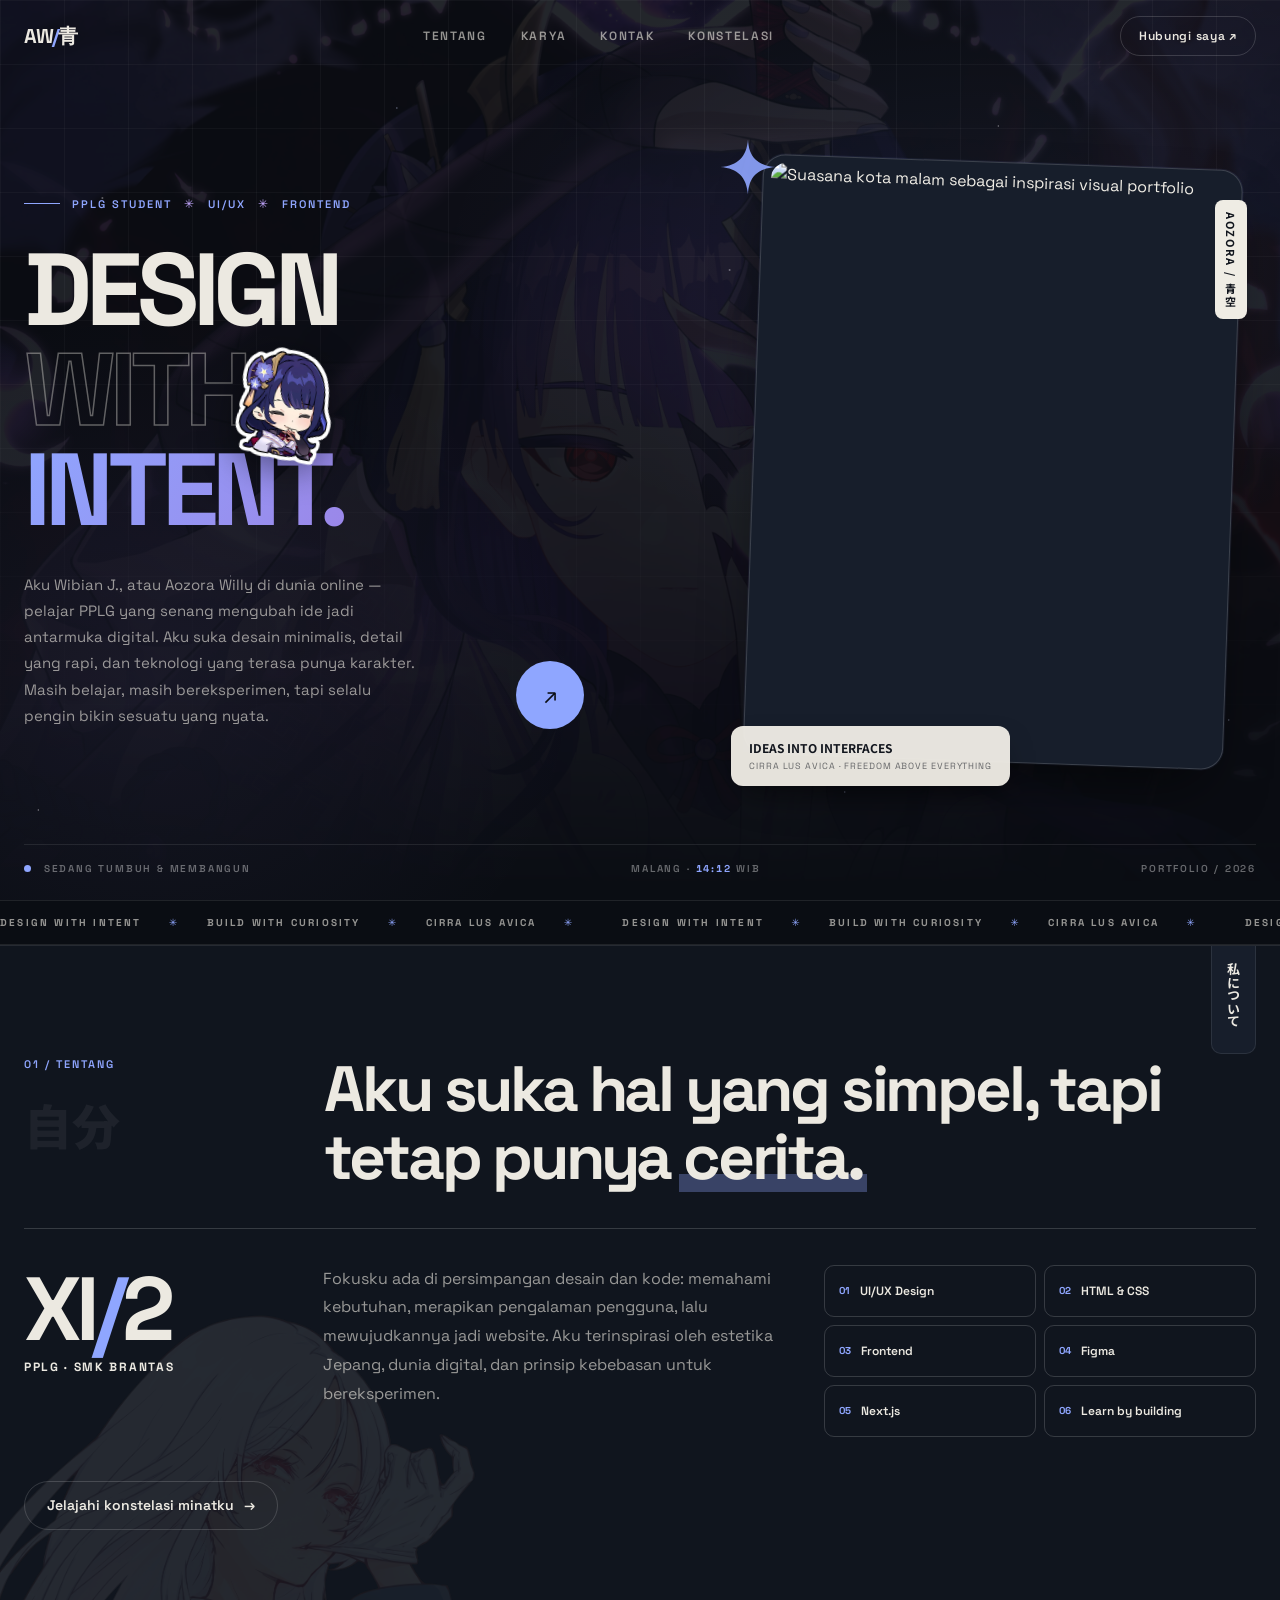
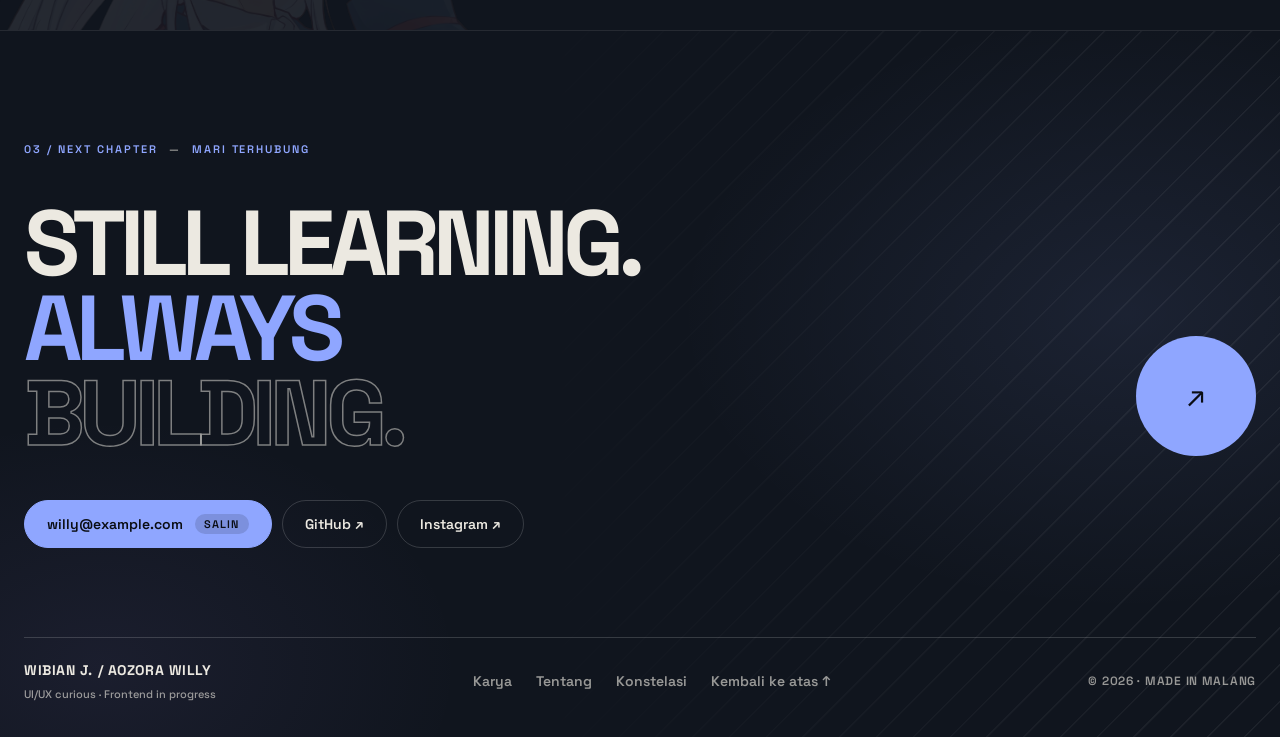
==== index.html @ 182d3222 "Initial commit" ====
<!doctype html>
<html lang="id">

<head>
    <meta charset="UTF-8" />
    <meta name="viewport" content="width=device-width, initial-scale=1.0, viewport-fit=cover" />
    <meta name="theme-color" content="#0a0d13" />
    <meta name="description" content="Portofolio Wibian J. (Aozora Willy) — pelajar PPLG yang tertarik pada UI/UX dan frontend development." />
    <title>Wibian J. (Aozora Willy) — UI/UX & Frontend</title>
    <link rel="preconnect" href="https://fonts.googleapis.com" />
    <link rel="preconnect" href="https://fonts.gstatic.com" crossorigin />
    <link
        href="https://fonts.googleapis.com/css2?family=Noto+Sans+JP:wght@500;700;900&family=Space+Grotesk:wght@400;500;600;700&display=swap"
        rel="stylesheet" />
    <link rel="stylesheet" href="style.css" />
</head>

<body>
    <a class="skip-link" href="#main">Lewati ke konten</a>
    <div class="scroll-progress" aria-hidden="true"></div>

    <header class="header">
        <nav class="nav container" aria-label="Navigasi utama">
            <a href="#home" class="logo" aria-label="Aozora Willy, beranda">AW<span>/</span>青</a>
            <div class="nav-links">
                <a href="#about" data-section="about">Tentang</a>
                <a href="karya.html">Karya</a>
                <a href="#contact" data-section="contact">Kontak</a>
                <a href="konstelasi.html">Konstelasi</a>
            </div>
            <a class="nav-cta" href="#contact">Hubungi saya <span aria-hidden="true">↗</span></a>
        </nav>
    </header>

    <main id="main">
        <section id="home" class="hero">
            <div class="hero-bg-image" aria-hidden="true"></div>
            <div class="grid-bg" aria-hidden="true"></div>

            <div class="container hero-layout">
                <div class="hero-copy">
                    <p class="eyebrow rise" style="--d:0ms"><span></span> PPLG STUDENT <i>✳</i> UI/UX <i>✳</i> FRONTEND</p>

                    <div class="hero-title-wrap">
                        <img class="hero-sticker" src="img/raiden-st.png" alt="Raiden Shogun sticker" aria-hidden="true" />
                        <span class="sticker-bubble" aria-hidden="true">Halo! 👋</span>
                        <h1>
                            <span class="line"><span class="word" style="--d:120ms">DESIGN</span></span>
                            <span class="line"><span class="word" style="--d:220ms"><em>WITH</em></span></span>
                            <span class="line"><span class="word" style="--d:320ms"><strong>INTENT.</strong></span></span>
                        </h1>
                    </div>

                    <div class="hero-intro rise" style="--d:480ms">
                        <p>
                            Aku Wibian J., atau Aozora Willy di dunia online — pelajar PPLG yang senang mengubah ide jadi antarmuka digital. Aku suka desain minimalis, detail yang rapi, dan teknologi yang terasa punya karakter. Masih belajar, masih bereksperimen, tapi selalu pengin bikin sesuatu yang nyata.
                        </p>
                        <a class="round-link" href="karya.html" aria-label="Lihat karya">↗</a>
                    </div>
                </div>

                <div class="visual-wrap rise" style="--d:300ms">
                    <svg class="spark" viewBox="0 0 80 80" aria-hidden="true">
                        <path d="M40 2c1 24 13 36 38 38-25 2-37 14-38 38C38 54 26 42 2 40 26 38 38 26 40 2Z" />
                    </svg>
                    <span class="vertical-label">AOZORA / 青空</span>
                    <figure class="hero-photo">
                        <img src="https://images.unsplash.com/photo-1573455494060-c5595004fb6c?crop=entropy&amp;cs=tinysrgb&amp;fit=crop&amp;fm=jpg&amp;q=85&amp;w=1400"
                            alt="Suasana kota malam sebagai inspirasi visual portfolio" />
                    </figure>
                    <div class="photo-caption">
                        <b>IDEAS INTO INTERFACES</b>
                        <small>Cirra lus avica · freedom above everything</small>
                    </div>
                </div>
            </div>

            <div class="container hero-footer rise" style="--d:650ms">
                <span><i class="status-dot"></i> Sedang tumbuh &amp; membangun</span>
                <span id="clock">MALANG · <b>--:--</b> WIB</span>
                <span>PORTFOLIO / 2026</span>
            </div>
        </section>

        <div class="ticker" aria-hidden="true">
            <div class="ticker-track">
                <p>DESIGN WITH INTENT <span>✳</span> BUILD WITH CURIOSITY <span>✳</span> CIRRA LUS AVICA <span>✳</span></p>
                <p>DESIGN WITH INTENT <span>✳</span> BUILD WITH CURIOSITY <span>✳</span> CIRRA LUS AVICA <span>✳</span></p>
                <p>DESIGN WITH INTENT <span>✳</span> BUILD WITH CURIOSITY <span>✳</span> CIRRA LUS AVICA <span>✳</span></p>
                <p>DESIGN WITH INTENT <span>✳</span> BUILD WITH CURIOSITY <span>✳</span> CIRRA LUS AVICA <span>✳</span></p>
            </div>
        </div>

        <section id="about" class="about">
            <span class="side-kana" aria-hidden="true">私について</span>
            <img class="about-character" src="img/testarossa.png" alt="Testarossa" aria-hidden="true" />
            <div class="container">
                <div class="section-heading about-heading">
                    <div>
                        <p class="label pink">01 / Tentang</p>
                        <span class="ghost-kana" aria-hidden="true">自分</span>
                    </div>
                    <h2>Aku suka hal yang simpel, tapi tetap punya <span>cerita.</span></h2>
                </div>
                <div class="about-grid">
                    <div class="stat"><b>XI<span>/</span>2</b><small>PPLG · SMK Brantas</small></div>
                    <p class="about-copy">
                        Fokusku ada di persimpangan desain dan kode: memahami kebutuhan, merapikan pengalaman pengguna, lalu mewujudkannya jadi website. Aku terinspirasi oleh estetika Jepang, dunia digital, dan prinsip kebebasan untuk bereksperimen.
                    </p>
                    <div class="skills" aria-label="Bidang yang sedang dipelajari">
                        <span><b>01</b> UI/UX Design</span><span><b>02</b> HTML &amp; CSS</span>
                        <span><b>03</b> Frontend</span><span><b>04</b> Figma</span>
                        <span><b>05</b> Next.js</span><span><b>06</b> Learn by building</span>
                    </div>
                </div>

                <a class="const-link" href="konstelasi.html">Jelajahi konstelasi minatku <span aria-hidden="true">→</span></a>
            </div>
        </section>

        <section id="contact" class="contact">
            <div class="contact-lines" aria-hidden="true"></div>
            <div class="container contact-inner">
                <p class="label">03 / NEXT CHAPTER <span>—</span> MARI TERHUBUNG</p>
                <div class="contact-main">
                    <h2>STILL LEARNING.<br /><span>ALWAYS</span><br /><em>BUILDING.</em></h2>
                    <a href="karya.html" aria-label="Lihat karya lagi">↗</a>
                </div>
                <div class="contact-actions">
                    <!-- GANTI email & link di bawah dengan milikmu -->
                    <button class="pill pill-main" type="button" id="copyMail" data-email="willy@example.com">
                        <span>willy@example.com</span><em>Salin</em>
                    </button>
                    <a class="pill" href="https://github.com/username" target="_blank" rel="noopener">GitHub ↗</a>
                    <a class="pill" href="https://instagram.com/username" target="_blank" rel="noopener">Instagram ↗</a>
                </div>
                <footer>
                    <div class="footer-note"><strong>WIBIAN J. / AOZORA WILLY</strong><small>UI/UX curious · Frontend in progress</small></div>
                    <div class="footer-links"><a href="karya.html">Karya</a><a href="#about">Tentang</a><a href="konstelasi.html">Konstelasi</a><a href="#home">Kembali ke atas ↑</a></div>
                    <span>© 2026 · MADE IN MALANG</span>
                </footer>
            </div>
        </section>
    </main>

    <div class="toast" id="toast" role="status" aria-live="polite"></div>

    <!-- Bottom dock (mobile only) -->
    <nav class="bottom-dock" aria-label="Navigasi mobile">
        <a href="#home" class="dock-item dock-active" data-section="home" aria-label="Beranda">
            <svg viewBox="0 0 24 24" fill="none" stroke="currentColor" stroke-width="1.8" aria-hidden="true">
                <path d="M3 9.5L12 3l9 6.5V20a1 1 0 0 1-1 1H5a1 1 0 0 1-1-1V9.5z" />
                <path d="M9 21V12h6v9" />
            </svg>
            <span>Home</span>
        </a>
        <a href="#about" class="dock-item" data-section="about" aria-label="Tentang">
            <svg viewBox="0 0 24 24" fill="none" stroke="currentColor" stroke-width="1.8" aria-hidden="true">
                <circle cx="12" cy="8" r="4" />
                <path d="M4 20c0-4 3.6-7 8-7s8 3 8 7" />
            </svg>
            <span>Tentang</span>
        </a>
        <a href="karya.html" class="dock-item" aria-label="Karya">
            <svg viewBox="0 0 24 24" fill="none" stroke="currentColor" stroke-width="1.8" aria-hidden="true">
                <rect x="2" y="3" width="20" height="14" rx="2" />
                <path d="M8 21h8M12 17v4" />
            </svg>
            <span>Karya</span>
        </a>
        <a href="#contact" class="dock-item" data-section="contact" aria-label="Kontak">
            <svg viewBox="0 0 24 24" fill="none" stroke="currentColor" stroke-width="1.8" aria-hidden="true">
                <path d="M21 15a2 2 0 0 1-2 2H7l-4 4V5a2 2 0 0 1 2-2h14a2 2 0 0 1 2 2z" />
            </svg>
            <span>Kontak</span>
        </a>
    </nav>

    <script>
        const reduceMotion = window.matchMedia('(prefers-reduced-motion: reduce)').matches;
        const header = document.querySelector('.header');
        const progress = document.querySelector('.scroll-progress');

        // ── Scroll: progress bar + header state ─────
        let ticking = false;
        const onScroll = () => {
            const max = document.documentElement.scrollHeight - window.innerHeight;
            progress.style.transform = `scaleX(${max > 0 ? window.scrollY / max : 0})`;
            header.classList.toggle('is-scrolled', window.scrollY > 24);
            ticking = false;
        };
        window.addEventListener('scroll', () => {
            if (!ticking) { ticking = true; requestAnimationFrame(onScroll); }
        }, { passive: true });
        onScroll();

        // ── Scroll reveal (with stagger) ────────────
        const revealTargets = document.querySelectorAll(
            '.section-heading, .about-grid, .skills span, .project, .contact-main, .contact-actions, footer'
        );
        if ('IntersectionObserver' in window && !reduceMotion) {
            const revealObserver = new IntersectionObserver(entries => {
                entries.forEach(entry => {
                    if (entry.isIntersecting) {
                        entry.target.classList.add('is-visible');
                        revealObserver.unobserve(entry.target);
                    }
                });
            }, { threshold: 0.12, rootMargin: '0px 0px -6% 0px' });

            revealTargets.forEach(el => {
                el.classList.add('reveal');
                // stagger siblings (skills chips, project cards)
                if (el.matches('.skills span, .project')) {
                    const idx = [...el.parentElement.children].indexOf(el);
                    el.style.setProperty('--d', `${(idx % 3) * 90}ms`);
                }
                revealObserver.observe(el);
            });
        }

        // ── Scroll spy: nav links + mobile dock ─────
        const spyItems = document.querySelectorAll('.nav-links a, .dock-item');
        const sectionEls = ['home', 'about', 'contact']
            .map(id => document.getElementById(id)).filter(Boolean);

        const setActive = id => {
            spyItems.forEach(item => {
                const on = item.dataset.section === id;
                item.classList.toggle('is-active', on);
                item.classList.toggle('dock-active', on);
                if (item.closest('.nav-links')) {
                    on ? item.setAttribute('aria-current', 'true') : item.removeAttribute('aria-current');
                }
            });
        };
        if ('IntersectionObserver' in window) {
            const spy = new IntersectionObserver(entries => {
                entries.forEach(entry => { if (entry.isIntersecting) setActive(entry.target.id); });
            }, { rootMargin: '-45% 0px -50% 0px' });
            sectionEls.forEach(s => spy.observe(s));
        }

        // ── Dock tap feedback ───────────────────────
        document.querySelectorAll('.dock-item').forEach(item => {
            item.addEventListener('click', () => { if (navigator.vibrate) navigator.vibrate(8); });
        });

        // ── Hero: soft pointer parallax (desktop only) ──
        const hero = document.querySelector('.hero');
        if (hero && !reduceMotion && window.matchMedia('(hover: hover) and (pointer: fine)').matches) {
            let raf = null;
            hero.addEventListener('pointermove', e => {
                if (raf) return;
                raf = requestAnimationFrame(() => {
                    const r = hero.getBoundingClientRect();
                    const x = ((e.clientX - r.left) / r.width - 0.5) * 2;
                    const y = ((e.clientY - r.top) / r.height - 0.5) * 2;
                    hero.style.setProperty('--px', x.toFixed(3));
                    hero.style.setProperty('--py', y.toFixed(3));
                    raf = null;
                });
            }, { passive: true });
            hero.addEventListener('pointerleave', () => {
                hero.style.setProperty('--px', 0);
                hero.style.setProperty('--py', 0);
            });
        }

        // ── Header: hide on scroll down, show on scroll up ──
        let lastY = window.scrollY;
        window.addEventListener('scroll', () => {
            const y = window.scrollY;
            header.classList.toggle('is-hidden', y > lastY && y > 240);
            lastY = y;
        }, { passive: true });
        header.addEventListener('focusin', () => header.classList.remove('is-hidden'));

        // ── Toast ───────────────────────────────────
        const toast = document.getElementById('toast');
        let toastT;
        const showToast = msg => {
            toast.textContent = msg; toast.classList.add('show');
            clearTimeout(toastT); toastT = setTimeout(() => toast.classList.remove('show'), 2200);
        };

        // ── Copy email ──────────────────────────────
        const copyBtn = document.getElementById('copyMail');
        copyBtn.addEventListener('click', async () => {
            const mail = copyBtn.dataset.email;
            try { await navigator.clipboard.writeText(mail); showToast('Email tersalin ✓'); }
            catch { window.location.href = 'mailto:' + mail; }
        });

        // ── Live clock (WIB) ────────────────────────
        const clockEl = document.querySelector('#clock b');
        const tick = () => {
            clockEl.textContent = new Intl.DateTimeFormat('id-ID', { hour: '2-digit', minute: '2-digit', hour12: false, timeZone: 'Asia/Jakarta' })
                .format(new Date()).replace('.', ':');
        };
        tick(); setInterval(tick, 15000);

        // ── Sticker speech bubble ───────────────────
        const sticker = document.querySelector('.hero-sticker');
        const bubble = document.querySelector('.sticker-bubble');
        const lines = ['Halo! 👋', 'Cek karyaku ↓', 'Masih belajar~', 'Ayo ngobrol!'];
        let li = 0, bubbleT;
        const say = () => {
            bubble.textContent = lines[li++ % lines.length];
            bubble.classList.add('show'); clearTimeout(bubbleT);
            bubbleT = setTimeout(() => bubble.classList.remove('show'), 2200);
        };
        sticker.addEventListener('click', say);

        // ── Hero photo blur-up ──────────────────────
        const photo = document.querySelector('.hero-photo'), pimg = photo.querySelector('img');
        if (!pimg.complete) {
            photo.classList.add('is-loading');
            const done = () => photo.classList.remove('is-loading');
            pimg.addEventListener('load', done); pimg.addEventListener('error', done);
        }

    </script>
</body>

</html>
---- style.css ----
/* =============================================
   AOZORA WILLY — PORTFOLIO V2 (Refined)
   Simple · modern · calm motion
   ============================================= */

/* ── Design tokens ─────────────────────────── */
:root {
    --bg: #0a0d13;
    --bg-2: #10151e;
    --bg-3: #171e2b;
    --paper: #efece4;
    --ink: #12161e;
    --text: #ece9e1;
    --muted: rgba(236, 233, 225, .62);
    --line: rgba(255, 255, 255, .09);
    --line-strong: rgba(255, 255, 255, .16);

    --accent: #6ee7de;
    --accent-2: #3cc4bb;
    --rose: #ff7d99;
    --rose-ink: #d9456a;
    --purple: #9b86e8;

    --radius: 18px;
    --radius-sm: 10px;
    --ease: cubic-bezier(.16, 1, .3, 1);
    --header-h: 72px;
}

*,
*::before,
*::after { box-sizing: border-box; }

html {
    scroll-behavior: smooth;
    scroll-padding-top: calc(var(--header-h) + 8px);
    overflow-x: clip;
    -webkit-text-size-adjust: 100%;
}

body {
    margin: 0;
    background: var(--bg);
    color: var(--text);
    font-family: "Space Grotesk", system-ui, -apple-system, "Segoe UI", sans-serif;
    line-height: 1.5;
    overflow-x: clip;
    -webkit-font-smoothing: antialiased;
}

img { max-width: 100%; }
a { color: inherit; text-decoration: none; }
::selection { background: var(--accent); color: var(--bg); }

:focus-visible {
    outline: 2px solid var(--accent);
    outline-offset: 3px;
    border-radius: 4px;
}

.container { width: min(100% - 48px, 1240px); margin-inline: auto; }

.skip-link {
    position: fixed; z-index: 200; top: 10px; left: 10px;
    padding: 10px 16px; border-radius: 8px;
    background: var(--accent); color: var(--bg); font-weight: 700; font-size: 13px;
    transform: translateY(-160%); transition: transform .2s var(--ease);
}
.skip-link:focus { transform: none; }

.scroll-progress {
    position: fixed; z-index: 120; inset: 0 auto auto 0;
    width: 100%; height: 2px;
    background: linear-gradient(90deg, var(--accent), var(--purple), var(--rose));
    transform: scaleX(0); transform-origin: left;
}

/* ── Header ────────────────────────────────── */
.header {
    position: fixed; z-index: 100; inset: 0 0 auto 0;
    border-bottom: 1px solid transparent;
    transition: background .35s, border-color .35s, backdrop-filter .35s;
}
.header.is-scrolled {
    background: rgba(10, 13, 19, .74);
    border-color: var(--line);
    -webkit-backdrop-filter: blur(18px);
    backdrop-filter: blur(18px);
}
.nav {
    height: var(--header-h);
    display: flex; align-items: center; justify-content: space-between;
    transition: height .3s var(--ease);
}
.header.is-scrolled .nav { height: 62px; }

.logo { font-size: 20px; font-weight: 700; letter-spacing: -.06em; }
.logo span { color: var(--accent); }

.nav-links {
    display: flex; gap: 34px;
    font-size: 12px; font-weight: 600; letter-spacing: .14em; text-transform: uppercase;
}
.nav-links a { position: relative; padding: 6px 0; color: var(--muted); transition: color .25s; }
.nav-links a::after {
    content: ""; position: absolute; left: 0; right: 0; bottom: 0; height: 1px;
    background: var(--accent);
    transform: scaleX(0); transform-origin: left; transition: transform .35s var(--ease);
}
.nav-links a:hover,
.nav-links a.is-active { color: var(--text); }
.nav-links a:hover::after,
.nav-links a.is-active::after { transform: scaleX(1); }

.nav-cta {
    padding: 10px 18px; border-radius: 999px;
    border: 1px solid var(--line-strong);
    font-size: 12px; font-weight: 600; letter-spacing: .06em;
    transition: background .3s, color .3s, border-color .3s, transform .3s var(--ease);
}
.nav-cta span { display: inline-block; transition: transform .3s var(--ease); }
.nav-cta:hover { background: var(--accent); border-color: var(--accent); color: var(--bg); }
.nav-cta:hover span { transform: translate(2px, -2px); }

/* ── Entrance animations (hero) ────────────── */
@keyframes rise {
    from { opacity: 0; transform: translateY(18px); }
    to   { opacity: 1; transform: none; }
}
@keyframes word-up {
    from { transform: translateY(110%); }
    to   { transform: none; }
}
.rise { animation: rise .9s var(--ease) both; animation-delay: var(--d, 0ms); }

/* ── Hero ──────────────────────────────────── */
.hero {
    position: relative;
    min-height: 100vh; min-height: 100svh;
    padding: calc(var(--header-h) + 36px) 0 24px;
    overflow: hidden;
    display: flex; flex-direction: column; justify-content: space-between;
}
.hero-bg-image {
    position: absolute; inset: 0; z-index: 0; pointer-events: none;
    background: url('img/baal-raiden-shogun-genshin-impact-warrior-sword-anime-girl-3840x2160-6604.jpg') center 25% / cover no-repeat;
    opacity: .1;
    -webkit-mask-image: linear-gradient(180deg, #000 0%, rgba(0, 0, 0, .7) 60%, transparent 100%);
    mask-image: linear-gradient(180deg, #000 0%, rgba(0, 0, 0, .7) 60%, transparent 100%);
}
.grid-bg { position: absolute; inset: 0; pointer-events: none; overflow: hidden; }
.grid-bg::before {
    content: ""; position: absolute; inset: 0;
    background-image:
        linear-gradient(rgba(255, 255, 255, .035) 1px, transparent 1px),
        linear-gradient(90deg, rgba(255, 255, 255, .035) 1px, transparent 1px);
    background-size: 64px 64px;
    -webkit-mask-image: linear-gradient(180deg, #000 30%, transparent 90%);
    mask-image: linear-gradient(180deg, #000 30%, transparent 90%);
}
.grid-bg::after {
    content: ""; position: absolute; inset: -10%;
    background:
        radial-gradient(ellipse 50% 40% at 72% 32%, rgba(143, 166, 255, .08), transparent 70%),
        radial-gradient(ellipse 40% 50% at 18% 72%, rgba(155, 134, 232, .07), transparent 70%);
    animation: drift 20s ease-in-out infinite alternate;
}
@keyframes drift {
    from { transform: translate3d(-1.5%, 0, 0) scale(1); }
    to   { transform: translate3d(1.5%, -1.5%, 0) scale(1.06); }
}

.hero-layout {
    position: relative; z-index: 1;
    display: grid; grid-template-columns: 1.1fr .9fr; align-items: center; gap: 64px;
    flex: 1;
}

.eyebrow, .label {
    margin: 0; font-size: 11px; font-weight: 600; letter-spacing: .18em; text-transform: uppercase;
}
.eyebrow {
    display: flex; flex-wrap: wrap; align-items: center; gap: 12px;
    margin-bottom: 28px; color: var(--accent);
}
.eyebrow span { width: 36px; height: 1px; background: var(--accent); }
.eyebrow i { font-style: normal; color: var(--rose); font-size: 12px; }

.hero-title-wrap { position: relative; width: fit-content; max-width: 100%; }

.hero h1 {
    margin: 0;
    font-size: clamp(58px, 8vw, 118px);
    line-height: .9; letter-spacing: -.06em; font-weight: 700;
}
.hero h1 .line { display: block; overflow: hidden; padding: .03em .06em .05em; margin: 0 -.06em; }
.hero h1 .word { display: inline-block; animation: word-up 1s var(--ease) both; animation-delay: var(--d, 0ms); }
.hero h1 em {
    font-style: normal; color: transparent;
    -webkit-text-stroke: 1.5px rgba(236, 233, 225, .38);
}
.hero h1 strong {
    background: linear-gradient(120deg, var(--rose), var(--purple));
    -webkit-background-clip: text; background-clip: text;
    -webkit-text-fill-color: transparent;
}

.hero-sticker {
    position: absolute; z-index: 5;
    top: 36%; right: 3%;
    width: clamp(64px, 7.5vw, 100px); height: auto;
    rotate: 11deg;
    filter: drop-shadow(0 8px 18px rgba(0, 0, 0, .45));
    cursor: pointer; user-select: none;
    animation: float 6s ease-in-out infinite;
    transition: rotate .4s var(--ease), scale .4s var(--ease);
}
.hero-sticker:hover { rotate: -6deg; scale: 1.1; }
@keyframes float {
    0%, 100% { translate: 0 0; }
    50%      { translate: 0 -9px; }
}

.hero-intro {
    max-width: 560px; margin-top: 30px;
    display: flex; align-items: flex-end; justify-content: space-between; gap: 28px;
}
.hero-intro p { max-width: 400px; margin: 0; color: var(--muted); font-size: 15px; line-height: 1.75; }

.round-link {
    width: 68px; height: 68px; flex: 0 0 68px;
    display: grid; place-items: center; border-radius: 50%;
    background: var(--accent); color: var(--bg); font-size: 22px;
    transition: transform .4s var(--ease), background .3s;
}
.round-link:hover { transform: rotate(45deg) scale(1.06); background: #fff; }

/* Hero visual */
.visual-wrap { position: relative; width: min(100%, 480px); justify-self: center; padding: 28px 0; }
.hero-photo {
    position: relative; margin: 0; aspect-ratio: 4 / 5; overflow: hidden;
    padding: 7px;
    border: 1px solid var(--line-strong); border-radius: 22px;
    background: var(--bg-3);
    rotate: 2deg;
    translate: calc(var(--px, 0) * 8px) calc(var(--py, 0) * 8px);
    box-shadow: 0 30px 60px -20px rgba(0, 0, 0, .6), 0 0 0 1px rgba(143, 166, 255, .08);
    transition: rotate .6s var(--ease), translate .25s ease-out, box-shadow .6s;
}
.visual-wrap:hover .hero-photo {
    rotate: .6deg;
    box-shadow: 0 36px 70px -20px rgba(0, 0, 0, .65), 0 0 60px rgba(143, 166, 255, .12);
}
.hero-photo img {
    width: 100%; height: 100%; display: block; object-fit: cover;
    border-radius: 16px;
    filter: saturate(.9) contrast(1.04);
    transition: transform .9s var(--ease), filter .6s;
}
.visual-wrap:hover .hero-photo img { transform: scale(1.04); filter: saturate(1.05); }

.spark {
    position: absolute; z-index: 2; top: 4px; left: -34px; width: 58px;
    fill: var(--accent); opacity: .9;
    animation: spin 14s linear infinite;
}
@keyframes spin { to { transform: rotate(360deg); } }

.vertical-label {
    position: absolute; z-index: 3; top: 66px; right: -14px;
    padding: 12px 8px; border-radius: 8px;
    background: var(--paper); color: var(--ink);
    font: 700 11px "Noto Sans JP", sans-serif; letter-spacing: .15em;
    writing-mode: vertical-rl;
}
.photo-caption {
    position: absolute; z-index: 3; bottom: 4px; left: -22px;
    max-width: calc(100% - 12px);
    padding: 13px 18px; border-radius: 12px;
    background: rgba(239, 236, 228, .96); color: var(--ink);
    box-shadow: 0 14px 30px -10px rgba(0, 0, 0, .5);
    translate: calc(var(--px, 0) * -6px) calc(var(--py, 0) * -6px);
    transition: translate .3s ease-out;
}
.photo-caption b { display: block; font: 700 12px "Noto Sans JP", sans-serif; }
.photo-caption small {
    display: block; margin-top: 4px;
    font-size: 9px; letter-spacing: .1em; text-transform: uppercase; opacity: .6;
}

.hero-footer {
    position: relative; z-index: 1;
    display: flex; justify-content: space-between; gap: 16px; flex-wrap: wrap;
    margin-top: 28px; padding-top: 16px; border-top: 1px solid var(--line);
    color: rgba(255, 255, 255, .38);
    font-size: 10px; font-weight: 600; letter-spacing: .18em; text-transform: uppercase;
}
.status-dot {
    display: inline-block; width: 7px; height: 7px; margin-right: 8px; border-radius: 50%;
    background: var(--accent); animation: pulse 2.6s ease-in-out infinite;
}
@keyframes pulse {
    0%, 100% { box-shadow: 0 0 0 3px rgba(143, 166, 255, .25); }
    50%      { box-shadow: 0 0 0 8px rgba(143, 166, 255, 0); }
}

/* ── Ticker ────────────────────────────────── */
.ticker {
    overflow: hidden; padding: 14px 0;
    background: var(--accent); color: var(--bg);
    font-size: 10px; font-weight: 700; letter-spacing: .22em; white-space: nowrap;
}
.ticker-track { display: flex; width: max-content; animation: ticker 36s linear infinite; }
.ticker p { margin: 0; padding-right: 26px; }
.ticker span { margin: 0 22px; color: var(--rose-ink); }
@keyframes ticker { to { transform: translateX(-25%); } }

/* ── Section heading (shared) ──────────────── */
.section-heading {
    display: grid; grid-template-columns: .45fr 1.55fr; gap: 30px; margin-bottom: 36px;
}
.section-heading h2 {
    margin: 0; font-size: clamp(38px, 5vw, 68px); line-height: 1.06; letter-spacing: -.05em;
}
.pink { color: var(--rose-ink); }
.cyan { color: var(--accent); }

/* ── About ─────────────────────────────────── */
.about {
    position: relative; overflow: hidden;
    padding: 110px 0 100px;
    background: var(--paper); color: var(--ink);
}
.side-kana {
    position: absolute; z-index: 3; top: 0; right: 24px;
    padding: 16px 12px 26px; border-radius: 0 0 10px 10px;
    background: var(--ink); color: var(--paper);
    font: 700 13px "Noto Sans JP", sans-serif; writing-mode: vertical-rl;
}
.about-character {
    position: absolute; z-index: 1; bottom: -8px; left: -10px;
    width: clamp(340px, 38vw, 580px); height: auto; object-fit: contain;
    opacity: .1; pointer-events: none;
    transition: transform .8s var(--ease), opacity .5s;
}
.about:hover .about-character { transform: translateY(-6px); opacity: .16; }
.about .container { position: relative; z-index: 2; }
.ghost-kana { display: block; margin-top: 16px; color: rgba(0, 0, 0, .08); font: 900 48px "Noto Sans JP", sans-serif; }

.about-heading h2 span { position: relative; z-index: 1; }
.about-heading h2 span::after {
    content: ""; position: absolute; z-index: -1; left: -4px; right: -4px; bottom: 6px; height: 22%;
    background: var(--accent);
    transform-origin: left; transition: transform 1s .5s var(--ease);
}
.about-heading.reveal:not(.is-visible) h2 span::after { transform: scaleX(0); }

.about-grid {
    display: grid; grid-template-columns: .45fr .8fr .75fr; align-items: start; gap: 40px;
    padding-top: 36px; border-top: 1px solid rgba(18, 22, 30, .85);
}
.stat b { display: block; font-size: clamp(64px, 7vw, 92px); line-height: 1; letter-spacing: -.07em; }
.stat b span { color: var(--rose-ink); }
.stat small { display: inline-block; font-weight: 700; font-size: 12px; letter-spacing: .14em; line-height: 1.6; text-transform: uppercase; }
.about-copy { margin: 0; color: rgba(18, 22, 30, .7); line-height: 1.8; }

.skills { display: grid; grid-template-columns: 1fr 1fr; gap: 8px; }
.skills span {
    min-height: 52px; display: flex; align-items: center; gap: 10px; padding: 0 14px;
    border: 1px solid rgba(18, 22, 30, .16); border-radius: var(--radius-sm);
    font-size: 12px; font-weight: 600; cursor: default;
    transition: background .25s, color .25s, border-color .25s, transform .35s var(--ease);
}
.skills span b { color: var(--rose-ink); font-size: 10px; transition: color .25s; }
.skills span:hover { background: var(--ink); border-color: var(--ink); color: var(--paper); transform: translateY(-3px); }
.skills span:hover b { color: var(--accent); }

/* ── Work ──────────────────────────────────── */
.work { position: relative; overflow: hidden; padding: 110px 0 110px; }
.work-ghost {
    position: absolute; top: 200px; left: 0; color: rgba(255, 255, 255, .03);
    font: 900 160px "Noto Sans JP", sans-serif; pointer-events: none; user-select: none;
}
.work-heading {
    position: relative; display: flex; align-items: flex-end; justify-content: space-between;
    gap: 20px; margin-bottom: 44px; padding-bottom: 30px; border-bottom: 1px solid var(--line);
}
.work-heading h2 { margin: 18px 0 0; font-size: clamp(44px, 6vw, 72px); letter-spacing: -.055em; }
.work-heading h2 span { color: var(--rose); }
.work-heading small {
    padding: 8px 14px; border: 1px solid var(--line-strong); border-radius: 999px;
    font-family: "Noto Sans JP", sans-serif; color: var(--muted); font-size: 11px;
}

.project-grid { position: relative; display: grid; grid-template-columns: 1fr 1fr; gap: 52px 36px; align-items: start; }
.project { min-width: 0; }
.project.featured { grid-column: span 2; }

.project-image {
    position: relative; isolation: isolate; overflow: hidden;
    aspect-ratio: 4 / 3; display: grid; place-items: center;
    border: 1px solid var(--line-strong); border-radius: var(--radius);
    transition: transform .6s var(--ease), box-shadow .6s, border-color .4s;
}
.featured .project-image { aspect-ratio: 16 / 7; }
.project:hover .project-image {
    transform: translateY(-8px);
    border-color: rgba(143, 166, 255, .4);
    box-shadow: 0 28px 50px -22px rgba(0, 0, 0, .7), 0 0 50px rgba(143, 166, 255, .07);
}
/* soft sheen that sweeps across on hover */
.project-image::after {
    content: ""; position: absolute; inset: 0; z-index: 1; pointer-events: none;
    background: linear-gradient(105deg, transparent 35%, rgba(255, 255, 255, .13) 50%, transparent 65%);
    transform: translateX(-120%); transition: transform 1s var(--ease);
}
.project:hover .project-image::after { transform: translateX(120%); }

.project-image h3 {
    position: relative; z-index: 1; margin: 0; text-align: center;
    font-size: clamp(52px, 8vw, 108px); line-height: .8; letter-spacing: -.08em;
    transition: transform .7s var(--ease);
}
.project:hover .project-image h3 { transform: scale(1.04); }

.project-number {
    position: absolute; z-index: 2; top: 16px; left: 16px;
    width: 38px; height: 38px; display: grid; place-items: center; border-radius: 10px;
    background: rgba(10, 13, 19, .85); color: #fff; font-family: "Noto Sans JP", sans-serif;
}
.project-tag {
    position: absolute; z-index: 2; top: 20px; right: 72px;
    padding: 6px 11px; border: 1px solid rgba(255, 255, 255, .35); border-radius: 999px;
    background: rgba(10, 13, 19, .55); color: #fff;
    -webkit-backdrop-filter: blur(10px); backdrop-filter: blur(10px);
    font-size: 9px; font-weight: 700; letter-spacing: .12em;
}
.kana {
    position: absolute; z-index: 2; right: 16px; bottom: 16px;
    padding: 7px 12px; border-radius: 8px;
    background: var(--paper); color: var(--ink); font: 700 10px "Noto Sans JP", sans-serif;
}
.project-arrow {
    position: absolute; z-index: 2; top: 14px; right: 14px;
    width: 44px; height: 44px; display: grid; place-items: center; border-radius: 50%;
    background: rgba(10, 13, 19, .88); color: #fff; font-size: 18px;
    transition: transform .5s var(--ease), background .3s, color .3s;
}
.project:hover .project-arrow { transform: rotate(45deg) scale(1.06); background: var(--accent); color: var(--bg); }

.rasa {
    color: var(--paper);
    background:
        radial-gradient(circle at 18% 78%, rgba(255, 125, 153, .9) 0 8%, transparent 8.4%),
        repeating-radial-gradient(circle at 82% 8%, transparent 0 12px, rgba(255, 255, 255, .09) 13px 14px),
        linear-gradient(125deg, #4a2f3b 0 40%, #6d3b4b 40% 54%, #4a2f3b 54%);
}
.nusa {
    color: #1d3a38;
    background:
        radial-gradient(ellipse at 76% 94%, rgba(155, 134, 232, .85) 0 22%, transparent 22.5%),
        linear-gradient(28deg, transparent 0 47%, rgba(255, 255, 255, .55) 47% 49%, transparent 49%),
        var(--accent);
}
.svara {
    color: var(--ink);
    background:
        repeating-linear-gradient(90deg, transparent 0 11%, rgba(18, 22, 30, .1) 11% 11.4%),
        linear-gradient(135deg, transparent 0 40%, rgba(255, 125, 153, .9) 40% 57%, transparent 57%),
        #bdb8e9;
}

.project-meta { display: flex; align-items: flex-start; justify-content: space-between; gap: 16px; margin-top: 18px; }
.project-meta > div { min-width: 0; }
.project-meta h4 { margin: 0; font-size: 22px; letter-spacing: -.035em; transition: color .3s; }
.project:hover .project-meta h4 { color: var(--accent); }
.project-meta p { margin: 5px 0 0; color: rgba(255, 255, 255, .5); font-size: 14px; line-height: 1.5; }
.project-meta > span { padding: 5px 12px; border: 1px solid var(--line-strong); border-radius: 999px; font-size: 12px; color: var(--muted); }

/* ── Contact ───────────────────────────────── */
.contact {
    position: relative; overflow: hidden;
    padding: 110px 0 34px;
    background: var(--bg-2); border-top: 1px solid var(--line);
}
.contact::before {
    content: ""; position: absolute; inset: 0; pointer-events: none;
    background:
        radial-gradient(ellipse 50% 60% at 88% 40%, rgba(143, 166, 255, .09), transparent 70%),
        radial-gradient(ellipse 40% 50% at 8% 90%, rgba(155, 134, 232, .08), transparent 70%);
}
.contact-lines {
    position: absolute; inset: 0; opacity: .06; pointer-events: none;
    background: repeating-linear-gradient(-45deg, transparent 0 24px, #fff 25px 26px);
    -webkit-mask-image: linear-gradient(90deg, transparent 40%, #000);
    mask-image: linear-gradient(90deg, transparent 40%, #000);
}
.contact-inner { position: relative; }
.contact .label { color: var(--accent); }
.contact .label span { color: var(--muted); margin: 0 6px; }
.contact-main { display: flex; align-items: flex-end; justify-content: space-between; gap: 40px; margin-top: 44px; }
.contact h2 {
    margin: 0; font-size: clamp(46px, 7.2vw, 104px); line-height: .92; letter-spacing: -.065em;
    overflow-wrap: anywhere;
}
.contact h2 span { color: var(--accent); }
.contact h2 em { font-style: normal; color: transparent; -webkit-text-stroke: 1.5px rgba(236, 233, 225, .5); }
.contact-main > a {
    width: 120px; height: 120px; flex: 0 0 120px;
    display: grid; place-items: center; border-radius: 50%;
    background: var(--accent); color: var(--bg); font-size: 30px;
    transition: transform .5s var(--ease), background .3s;
}
.contact-main > a:hover { transform: rotate(-45deg) scale(1.06); background: #fff; }

footer {
    display: flex; flex-wrap: wrap; align-items: center; justify-content: space-between; gap: 22px;
    margin-top: clamp(52px, 7vw, 90px); padding-top: 22px; border-top: 1px solid var(--line-strong);
    font-size: 14px; font-weight: 600;
}
.footer-note { display: flex; flex-direction: column; gap: 5px; }
.footer-note strong { letter-spacing: .04em; }
.footer-note small { font-size: 11px; font-weight: 500; color: var(--muted); }
.footer-links { display: flex; gap: 24px; }
.footer-links a { color: var(--muted); transition: color .25s; }
.footer-links a:hover { color: var(--accent); }
footer > span { color: var(--muted); font-size: 12px; letter-spacing: .06em; }

/* ── Scroll reveal ─────────────────────────── */
.reveal {
    opacity: 0; transform: translateY(24px);
    transition: opacity .8s var(--ease), transform .8s var(--ease);
    transition-delay: var(--d, 0ms);
}
.reveal.is-visible { opacity: 1; transform: none; }
/* chips & cards keep their own hover transitions after reveal */
.skills span.reveal.is-visible { transition: opacity .8s var(--ease), background .25s, color .25s, border-color .25s, transform .35s var(--ease); }

/* ── Bottom dock (mobile) ──────────────────── */
.bottom-dock { display: none; }

/* ── Responsive ────────────────────────────── */
@media (max-width: 1000px) {
    .container { width: min(100% - 40px, 1240px); }
    .hero { min-height: 0; padding-top: calc(var(--header-h) + 40px); }
    .hero-layout { grid-template-columns: 1fr .85fr; gap: 36px; }
    .hero h1 { font-size: clamp(54px, 8vw, 84px); }
    .round-link { width: 58px; height: 58px; flex-basis: 58px; }
    .visual-wrap { max-width: 380px; }
    .about { padding-block: 90px; }
    .about-grid { grid-template-columns: .55fr 1fr; gap: 28px; }
    .skills { grid-column: 1 / -1; }
    .work { padding-block: 90px; }
    .contact-main > a { width: 100px; height: 100px; flex-basis: 100px; }
}

@media (max-width: 800px) {
    :root { --header-h: 64px; }
    body { padding-bottom: 88px; }
    .container { width: calc(100% - 36px); }

    .nav-links, .nav-cta { display: none; }

    .hero { padding: calc(var(--header-h) + 28px) 0 20px; }
    .hero-layout { grid-template-columns: 1fr; gap: 40px; }
    .hero h1 { font-size: clamp(56px, 17vw, 100px); }
    .hero-sticker { top: 34%; right: -3%; width: clamp(54px, 15vw, 80px); }
    .hero-intro { align-items: center; margin-top: 24px; gap: 18px; }
    .visual-wrap { width: min(80%, 360px); margin: 6px auto 18px; }
    .hero-photo { aspect-ratio: 4 / 4.5; }
    .spark { left: -18px; width: 46px; }
    .vertical-label { right: -10px; }
    .photo-caption { left: -14px; }
    .hero-footer { gap: 10px; font-size: 9px; letter-spacing: .1em; }
    .hero-footer span:last-child { display: none; }

    .about { padding: 80px 0 72px; }
    .about-character { width: clamp(260px, 70vw, 420px); opacity: .08; }
    .side-kana { right: 16px; }
    .section-heading { grid-template-columns: 1fr; gap: 14px; margin-bottom: 28px; }
    .section-heading h2 { font-size: clamp(36px, 9.5vw, 56px); }
    .about-grid { grid-template-columns: 1fr; gap: 22px; padding-top: 26px; }
    .skills { grid-column: auto; }

    .work { padding: 80px 0 72px; }
    .work-ghost { font-size: 110px; top: 150px; }
    .work-heading { margin-bottom: 32px; padding-bottom: 24px; }
    .work-heading small { display: none; }
    .work-heading h2 { font-size: clamp(40px, 11vw, 60px); }
    .project-grid { grid-template-columns: 1fr; gap: 36px; }
    .project.featured { grid-column: auto; }
    .featured .project-image, .project-image { aspect-ratio: 4 / 3; }
    .project-image h3 { font-size: clamp(46px, 14vw, 76px); }
    .project-meta { margin-top: 14px; }
    .project-meta h4 { font-size: 20px; }
    .project:hover .project-image { transform: none; }

    .contact { padding: 80px 0 28px; }
    .contact-main { flex-direction: column; align-items: flex-start; gap: 28px; margin-top: 32px; }
    .contact-main > a { width: 76px; height: 76px; flex-basis: 76px; font-size: 24px; }
    footer { flex-direction: column; align-items: flex-start; gap: 18px; margin-top: 48px; }
    .footer-links { flex-wrap: wrap; gap: 16px; }

    /* Dock */
    .bottom-dock {
        display: flex; position: fixed; z-index: 110;
        bottom: calc(14px + env(safe-area-inset-bottom, 0px)); left: 50%;
        width: calc(100% - 36px); max-width: 400px; padding: 0 8px;
        background: rgba(10, 13, 19, .8);
        -webkit-backdrop-filter: blur(24px); backdrop-filter: blur(24px);
        border: 1px solid var(--line-strong); border-radius: 22px;
        box-shadow: 0 10px 34px rgba(0, 0, 0, .45);
        translate: -50% 0;
        animation: dock-rise .7s .4s var(--ease) both;
    }
    @keyframes dock-rise {
        from { opacity: 0; translate: -50% 28px; }
        to   { opacity: 1; translate: -50% 0; }
    }
    .dock-item {
        position: relative; flex: 1;
        display: flex; flex-direction: column; align-items: center; gap: 4px;
        padding: 11px 0 9px; border-radius: 16px;
        color: rgba(236, 233, 225, .42);
        font-size: 9px; font-weight: 700; letter-spacing: .08em; text-transform: uppercase;
        transition: color .25s, transform .25s var(--ease);
        -webkit-tap-highlight-color: transparent;
    }
    .dock-item svg { width: 22px; height: 22px; transition: transform .3s var(--ease); }
    .dock-item:active { transform: scale(.9); }
    .dock-item.dock-active { color: var(--text); }
    .dock-item.dock-active svg { transform: translateY(-2px); stroke: var(--accent); }
    .dock-item.dock-active::before {
        content: ""; position: absolute; inset: 5px 4px; z-index: -1; border-radius: 14px;
        background: rgba(143, 166, 255, .09);
        animation: pop .35s var(--ease) both;
    }
    @keyframes pop { from { opacity: 0; transform: scale(.7); } to { opacity: 1; transform: none; } }
}

@media (max-width: 420px) {
    .container { width: calc(100% - 28px); }
    .eyebrow { gap: 8px; font-size: 9px; letter-spacing: .12em; }
    .hero-intro p { font-size: 14px; }
    .visual-wrap { width: calc(100% - 26px); }
    .photo-caption { left: -10px; padding: 11px 13px; }
    .photo-caption small { font-size: 8px; }
    .skills span { padding: 0 10px; font-size: 11px; }
    .project-tag { right: 62px; font-size: 8px; }
    .project-meta p { font-size: 12.5px; }
    .contact h2 { font-size: clamp(38px, 11.5vw, 54px); }
    footer > span { font-size: 10px; }
}

@media (max-height: 700px) and (min-width: 801px) {
    .hero { min-height: 0; }
}

/* ── Reduced motion ────────────────────────── */
@media (prefers-reduced-motion: reduce) {
    html { scroll-behavior: auto; }
    *, *::before, *::after {
        animation-duration: .01ms !important;
        animation-iteration-count: 1 !important;
        transition-duration: .01ms !important;
    }
    .ticker-track, .spark, .grid-bg::after, .hero-sticker { animation: none !important; }
    .reveal { opacity: 1; transform: none; }
    .about-heading h2 span::after { transform: scaleX(1); }
}

/* ═══ Extras ═══════════════════════════════════ */
.header { transition: background .35s, border-color .35s, backdrop-filter .35s, transform .45s var(--ease); }
.header.is-hidden { transform: translateY(-100%); }

/* Sticker bubble */
.sticker-bubble {
    position: absolute; z-index: 6; top: calc(36% - 34px); right: 3%;
    padding: 7px 12px; border-radius: 12px 12px 12px 3px; white-space: nowrap;
    background: var(--paper); color: var(--ink); font-size: 12px; font-weight: 600;
    opacity: 0; translate: 0 6px; scale: .9; pointer-events: none;
    transition: opacity .3s, translate .4s var(--ease), scale .4s var(--ease);
}
.sticker-bubble.show { opacity: 1; translate: -46px -6px; scale: 1; }

/* Clock */
#clock b { font-variant-numeric: tabular-nums; color: var(--accent); font-weight: 700; }

/* Photo blur-up */
.hero-photo.is-loading img { opacity: 0; filter: blur(18px); transform: scale(1.06); }
.hero-photo.is-loading::before {
    content: ""; position: absolute; inset: 7px; border-radius: 16px;
    background: linear-gradient(100deg, var(--bg-3) 30%, #222c3f 50%, var(--bg-3) 70%) 0 0 / 200% 100%;
    animation: shimmer 1.4s linear infinite;
}
@keyframes shimmer { to { background-position: -200% 0; } }
.hero-photo img { transition: opacity .8s, filter .8s, transform .9s var(--ease); }

/* Project cards: tilt + glow + open button */
.project-image {
    transform: perspective(900px) rotateX(var(--rx, 0deg)) rotateY(var(--ry, 0deg)) translateY(var(--lift, 0px));
    transition: transform .6s var(--ease), box-shadow .6s, border-color .4s;
}
.project:hover .project-image { --lift: -8px; transform: perspective(900px) rotateX(var(--rx, 0deg)) rotateY(var(--ry, 0deg)) translateY(-8px); transition: transform .15s ease-out, box-shadow .6s, border-color .4s; }
.project-image::after {
    background: radial-gradient(circle at var(--mx, 50%) var(--my, 50%), rgba(255, 255, 255, .22), transparent 45%);
    transform: none; opacity: 0; transition: opacity .4s;
}
.project:hover .project-image::after { transform: none; opacity: 1; }
.project-open { position: absolute; inset: 0; z-index: 3; border: 0; background: none; cursor: pointer; border-radius: inherit; }
.project-open:focus-visible { outline: 2px solid var(--accent); outline-offset: -4px; }
.project:active .project-image { scale: .985; }

/* Contact actions */
.contact-actions { display: flex; flex-wrap: wrap; gap: 10px; margin-top: 44px; }
.pill {
    display: inline-flex; align-items: center; gap: 12px; padding: 13px 22px; border-radius: 999px;
    border: 1px solid var(--line-strong); font: 600 14px "Space Grotesk", sans-serif; color: var(--text); background: none; cursor: pointer;
    transition: background .3s, color .3s, border-color .3s, transform .4s var(--ease);
}
.pill:hover { border-color: var(--accent); color: var(--accent); transform: translateY(-2px); }
.pill-main { background: var(--accent); border-color: var(--accent); color: var(--bg); }
.pill-main:hover { background: #fff; border-color: #fff; color: var(--bg); }
.pill em { font-style: normal; font-size: 11px; letter-spacing: .1em; text-transform: uppercase; padding: 3px 9px; border-radius: 999px; background: rgba(10, 13, 19, .14); }

/* Toast */
.toast {
    position: fixed; z-index: 300; left: 50%; bottom: calc(24px + env(safe-area-inset-bottom, 0px)); translate: -50% 20px;
    padding: 12px 20px; border-radius: 999px; background: var(--paper); color: var(--ink); font-weight: 600; font-size: 14px;
    opacity: 0; pointer-events: none; transition: opacity .3s, translate .5s var(--ease); box-shadow: 0 14px 30px -10px rgba(0, 0, 0, .6);
}
.toast.show { opacity: 1; translate: -50% 0; }

/* Project dialog */
body:has(dialog[open]) { overflow: hidden; }
.project-dialog {
    width: min(92vw, 720px); max-height: 90vh; padding: 0; overflow: auto;
    border: 1px solid var(--line-strong); border-radius: 24px; background: var(--bg-2); color: var(--text);
}
.project-dialog[open] { animation: dlg-in .5s var(--ease); }
.project-dialog::backdrop { background: rgba(5, 7, 10, .65); -webkit-backdrop-filter: blur(6px); backdrop-filter: blur(6px); }
@keyframes dlg-in { from { opacity: 0; transform: translateY(24px) scale(.97); } to { opacity: 1; transform: none; } }
.pd-close {
    position: absolute; z-index: 2; top: 14px; right: 14px; width: 38px; height: 38px; border-radius: 50%;
    border: 1px solid var(--line-strong); background: rgba(10, 13, 19, .7); color: #fff; cursor: pointer; transition: background .3s, color .3s;
}
.pd-close:hover { background: var(--accent); color: var(--bg); }
.pd-shot { padding: 34px 34px 0; }
.pd-shot.rasa { background: linear-gradient(135deg, #4a2f3b, #6d3b4b); }
.pd-shot.nusa { background: var(--accent); }
.pd-shot.svara { background: #bdb8e9; }
.frame { border-radius: 12px 12px 0 0; overflow: hidden; background: var(--bg); box-shadow: 0 20px 40px -12px rgba(0, 0, 0, .5); }
.frame .bar { display: flex; gap: 6px; padding: 10px 12px; background: var(--bg-3); }
.frame .bar i { width: 9px; height: 9px; border-radius: 50%; background: rgba(255, 255, 255, .25); }
.frame img { display: block; width: 100%; }
.skel { display: grid; gap: 10px; padding: 18px; height: 190px; grid-template-columns: 1fr 1fr; align-content: start; }
.skel u { display: block; height: 14px; border-radius: 6px; background: var(--bg-3); }
.skel u:nth-child(1) { grid-column: 1 / -1; height: 52px; background: linear-gradient(90deg, rgba(143, 166, 255, .35), var(--bg-3)); }
.skel u:nth-child(4) { grid-column: 1 / -1; width: 60%; }
.pd-body { padding: 28px 34px 34px; }
.pd-body .label { color: var(--accent); }
.pd-body h3 { margin: 10px 0 12px; font-size: clamp(26px, 4vw, 36px); letter-spacing: -.04em; line-height: 1.1; }
.pd-body p { margin: 0 0 12px; color: var(--muted); line-height: 1.7; }
.pd-tags { display: flex; flex-wrap: wrap; gap: 8px; margin: 16px 0 4px; }
.pd-tags span { padding: 5px 12px; border: 1px solid var(--line-strong); border-radius: 999px; font-size: 12px; }
.pd-links { display: flex; flex-wrap: wrap; gap: 10px; margin-top: 18px; }
.pd-links a { padding: 11px 20px; border-radius: 999px; background: var(--accent); color: var(--bg); font-weight: 600; font-size: 14px; transition: background .3s; }
.pd-links a:hover { background: #fff; }

@media (max-width: 800px) {
    .sticker-bubble { top: calc(34% - 32px); right: 2%; }
    .sticker-bubble.show { translate: -30px -6px; }
    .path, .inspo { margin-top: 44px; }
    .path-track { grid-template-columns: 1fr; gap: 18px; }
    .path-track::before { left: 7px; right: auto; top: 0; bottom: 0; width: 2px; height: auto; transform-origin: top; }
    .path.reveal:not(.is-visible) .path-track::before { transform: scaleY(0); }
    .path-track li { padding: 0 0 0 38px; }
    .inspo-grid { grid-template-columns: 1fr; }
    .contact-actions { margin-top: 32px; }
    .pill { padding: 12px 18px; }
    .toast { bottom: calc(100px + env(safe-area-inset-bottom, 0px)); }
    .project-dialog { width: 100%; max-width: none; margin: auto 0 0; border-radius: 24px 24px 0 0; max-height: 88vh; }
    .pd-shot { padding: 26px 20px 0; }
    .pd-body { padding: 22px 20px 28px; }
    .project:hover .project-image { --lift: 0px; }
}
@media (prefers-reduced-motion: reduce) {
    .sticker-bubble, .toast { transition: none; }
    .hero-photo.is-loading::before { animation: none; }
    .path-track::before { transform: none !important; }
}

/* ═══ Cosmic direction (v4) ════════════════════ */
/* Atmosphere tokens: change these (or add [data-atmosphere] sets) to retheme the site */
:root { --accent: #8fa6ff; --accent-2: #6f86f0; --rose: #c4a8ff; --rose-ink: #8fa6ff; --purple: #9b86e8; }
.hero h1 strong { background: linear-gradient(120deg, var(--accent), var(--purple)); -webkit-background-clip: text; background-clip: text; -webkit-text-fill-color: transparent; }

/* soft starfield */
.hero::before {
    content: ""; position: absolute; inset: 0; z-index: 0; pointer-events: none;
    background-image:
        radial-gradient(1.4px 1.4px at 8% 22%, #fff, transparent), radial-gradient(1px 1px at 18% 64%, #fff, transparent),
        radial-gradient(1.2px 1.2px at 31% 12%, #cfd8ff, transparent), radial-gradient(1px 1px at 44% 78%, #fff, transparent),
        radial-gradient(1.4px 1.4px at 57% 30%, #fff, transparent), radial-gradient(1px 1px at 66% 88%, #cfd8ff, transparent),
        radial-gradient(1.2px 1.2px at 78% 14%, #fff, transparent), radial-gradient(1px 1px at 91% 52%, #fff, transparent),
        radial-gradient(1px 1px at 96% 80%, #cfd8ff, transparent), radial-gradient(1.2px 1.2px at 3% 90%, #fff, transparent);
    opacity: .55; animation: twinkle 7s ease-in-out infinite alternate;
}
@keyframes twinkle { from { opacity: .25; } to { opacity: .7; } }

/* calmer ticker */
.ticker { background: var(--bg); color: var(--muted); border-block: 1px solid var(--line); }
.ticker span { color: var(--accent); }

/* About goes dark */
.about { background: var(--bg-2); color: var(--text); border-top: 1px solid var(--line); }
.about .pink { color: var(--accent); }
.about-copy { color: var(--muted); }
.about-grid { border-top-color: var(--line-strong); }
.ghost-kana { color: rgba(255, 255, 255, .06); }
.side-kana { background: var(--bg-3); color: var(--text); border: 1px solid var(--line); border-top: 0; }
.stat b span, .skills span b { color: var(--accent); }
.skills span { border-color: var(--line-strong); }
.skills span:hover { background: var(--text); color: var(--bg); border-color: var(--text); }
.skills span:hover b { color: var(--accent-2); }
.about-heading h2 span::after { background: rgba(143, 166, 255, .32); }
.about-character { opacity: .09; }
.about:hover .about-character { opacity: .14; }
.const-link {
    display: inline-flex; gap: 10px; align-items: center; margin-top: 44px; padding: 13px 22px;
    border: 1px solid var(--line-strong); border-radius: 999px; font-weight: 600; font-size: 14px;
    transition: border-color .3s, color .3s, transform .4s var(--ease);
}
.const-link span { transition: transform .4s var(--ease); }
.const-link:hover { border-color: var(--accent); color: var(--accent); }
.const-link:hover span { transform: translateX(4px); }

/* ═══ Konstelasi page ══════════════════════════ */
.const-page {
    padding: calc(var(--header-h) + 56px) 0 90px;
    min-height: 100vh;
    position: relative;
    overflow: hidden;
    background: linear-gradient(rgba(7, 9, 14, .74), rgba(7, 9, 14, .88)), url("img/extended%20galaxy-bg.jpg") center bottom / cover no-repeat;
}
.const-page::before {
    content: "";
    position: absolute;
    inset: 0;
    pointer-events: none;
    background:
        radial-gradient(ellipse 60% 50% at 50% 40%, rgba(143, 166, 255, .06), transparent 70%),
        radial-gradient(ellipse at center, transparent 38%, rgba(3, 5, 10, .72) 100%);
}
.const-head { position: relative; max-width: 720px; }
.const-head h1 { margin: 16px 0 14px; font-size: clamp(36px, 5.4vw, 68px); line-height: 1.04; letter-spacing: -.05em; }
.const-head h1 span { color: var(--accent); }
.const-head p { margin: 0; color: var(--muted); line-height: 1.75; max-width: 520px; }
.map { position: relative; margin-top: 40px; height: min(62vh, 560px); min-height: 420px; border-block: 1px solid var(--line); }
.map svg { position: absolute; inset: 0; width: 100%; height: 100%; }
.map line { stroke: rgba(143, 166, 255, .28); stroke-width: 1; vector-effect: non-scaling-stroke; opacity: 0; animation: fade-in 1.2s ease forwards; transition: stroke .3s; }
.map line.on { stroke: var(--accent); }
@keyframes fade-in { to { opacity: 1; } }
.star { position: absolute; translate: -13px -50%; display: flex; align-items: center; gap: 10px; background: none; border: 0; color: var(--muted); font: 600 13px "Space Grotesk", sans-serif; cursor: pointer; padding: 8px; opacity: 0; animation: rise .8s var(--ease) forwards; animation-delay: var(--d, 0ms); transition: color .3s; }
.star i { width: 9px; height: 9px; border-radius: 50%; background: var(--text); box-shadow: 0 0 0 4px rgba(143, 166, 255, .14); flex: none; transition: transform .4s var(--ease), background .3s, box-shadow .3s; }
.star.flip { flex-direction: row-reverse; translate: calc(-100% + 13px) -50%; }
.star[data-g="build"] i { background: var(--accent); }
.star[data-g="art"] i { background: var(--purple); }
.star:hover, .star.on { color: var(--text); }
.star:hover i, .star.on i { transform: scale(1.5); box-shadow: 0 0 0 6px rgba(143, 166, 255, .22), 0 0 24px rgba(143, 166, 255, .5); }
.star.on[data-g] i {
    background: #fff;
    clip-path: polygon(50% 0, 56% 43%, 100% 50%, 56% 57%, 50% 100%, 44% 57%, 0 50%, 44% 43%);
    box-shadow: none;
    filter: drop-shadow(0 0 10px #fff) drop-shadow(0 0 24px #fff) drop-shadow(0 0 42px var(--accent));
    animation: constellation-sparkle 8s linear infinite;
}
@keyframes constellation-sparkle {
    from { transform: scale(3.2) rotate(0deg); filter: drop-shadow(0 0 10px #fff) drop-shadow(0 0 24px #fff) drop-shadow(0 0 42px var(--accent)); }
    50% { filter: drop-shadow(0 0 16px #fff) drop-shadow(0 0 34px #fff) drop-shadow(0 0 58px var(--accent)); }
    to { transform: scale(3.2) rotate(360deg); filter: drop-shadow(0 0 10px #fff) drop-shadow(0 0 24px #fff) drop-shadow(0 0 42px var(--accent)); }
}
.star.core { font-size: 12px; letter-spacing: .14em; text-transform: uppercase; color: var(--text); }
.star.core i { width: 13px; height: 13px; background: #fff; }
.c-info { position: relative; margin-top: 28px; padding: 24px 28px; border: 1px solid var(--line-strong); border-radius: var(--radius); background: rgba(16, 21, 30, .7); min-height: 118px; max-width: 760px; }
.c-info .label { color: var(--accent); }
.c-info h2 { margin: 8px 0 8px; font-size: 26px; letter-spacing: -.03em; }
.c-info p { margin: 0; color: var(--muted); line-height: 1.7; }
.c-legend { display: flex; gap: 22px; flex-wrap: wrap; margin-top: 18px; font-size: 12px; color: var(--muted); }
.c-legend b { display: inline-block; width: 8px; height: 8px; border-radius: 50%; margin-right: 8px; }
.c-list { display: none; margin-top: 32px; }
.c-list h3 { margin: 26px 0 8px; font-size: 11px; letter-spacing: .18em; text-transform: uppercase; color: var(--accent); }
.c-list details { border-bottom: 1px solid var(--line); padding: 14px 0; }
.c-list summary { cursor: pointer; font-weight: 600; list-style: none; display: flex; justify-content: space-between; }
.c-list summary::after { content: "+"; color: var(--accent); }
.c-list details[open] summary::after { content: "–"; }
.c-list details p { margin: 10px 0 0; color: var(--muted); line-height: 1.7; font-size: 15px; }
@media (max-width: 800px) {
    .const-page { padding-top: calc(var(--header-h) + 32px); }
    .map, .c-info, .c-legend { display: none; }
    .c-list { display: block; }
}
@media (prefers-reduced-motion: reduce) { .map line { animation: none; opacity: 1; } .star { opacity: 1; animation: none; } .star.on i { animation: none; } .hero::before { animation: none; } }

/* ── Orbital work showcase ──────────────────── */
.work {
    position: relative;
    isolation: isolate;
    min-height: 100vh;
    padding: 0 0 120px;
    background:
        radial-gradient(ellipse 52% 55% at 36% 45%, rgba(125, 43, 26, .2), transparent 74%),
        radial-gradient(ellipse 46% 58% at 94% 42%, rgba(71, 83, 151, .2), transparent 76%),
        linear-gradient(115deg, #07090d 0%, #0c0f17 52%, #111522 100%);
}
.work::before {
    content: "";
    position: absolute;
    inset: 0;
    z-index: 0;
    background: linear-gradient(100deg, transparent 26%, rgba(7, 9, 13, .92) 100%);
    opacity: 0;
    pointer-events: none;
    transition: opacity .9s ease;
}
.work.is-closeup::before { opacity: 1; }
.work-orbit {
    position: absolute;
    z-index: 2;
    top: -105px;
    left: -11vw;
    width: min(80vw, 1120px);
    height: 760px;
    pointer-events: none;
    transition: left 1.3s cubic-bezier(.2, .75, .25, 1), width 1.3s cubic-bezier(.2, .75, .25, 1);
    -webkit-mask-image: linear-gradient(90deg, #000 0%, #000 28%, rgba(0, 0, 0, .8) 48%, rgba(0, 0, 0, .38) 70%, transparent 96%);
    mask-image: linear-gradient(90deg, #000 0%, #000 28%, rgba(0, 0, 0, .8) 48%, rgba(0, 0, 0, .38) 70%, transparent 96%);
}
.work-orbit::before {
    content: "";
    position: absolute;
    inset: 12% 18%;
    border-radius: 50%;
    background:
        radial-gradient(ellipse at 50% 50%, transparent 0 19%, rgba(255, 133, 87, .8) 20% 21%, transparent 22% 30%, rgba(130, 102, 255, .48) 31% 32%, transparent 33%),
        radial-gradient(ellipse at 50% 50%, rgba(255, 111, 65, .2), transparent 58%);
    filter: blur(18px);
    opacity: .48;
    pointer-events: none;
}
.work-orbit::after {
    content: "";
    position: absolute;
    inset: 0;
    background:
        linear-gradient(90deg, transparent 38%, rgba(17, 21, 34, .28) 78%, transparent 100%),
        linear-gradient(180deg, transparent 62%, rgba(12, 15, 23, .4) 85%, transparent 100%);
    transition: opacity .8s ease;
    pointer-events: none;
}
.work-orbit canvas {
    position: absolute;
    inset: 0;
    width: 100%;
    height: 100%;
    mix-blend-mode: screen;
    pointer-events: auto;
    cursor: zoom-in;
}
.work-orbit canvas:focus-visible { outline: 2px solid var(--accent); outline-offset: -4px; }
.work.is-closeup .work-orbit canvas { cursor: zoom-out; }
.work-orbit > span {
    position: absolute;
    z-index: 1;
    left: 17%;
    bottom: 20%;
    color: rgba(236, 233, 225, .48);
    font-size: 9px;
    letter-spacing: .2em;
    transition: opacity .6s ease;
    pointer-events: none;
}
.work-orbit > .lens-flare {
    --flare-opacity: .38;
    --flare-scale: 1;
    left: 61%;
    top: 39%;
    bottom: auto;
    z-index: 2;
    width: clamp(220px, 26vw, 360px);
    height: clamp(56px, 7vw, 92px);
    color: transparent;
    opacity: var(--flare-opacity);
    transform: translate(-50%, -50%) scale(var(--flare-scale));
    mix-blend-mode: screen;
    will-change: opacity, transform;
}
.lens-flare::before,
.lens-flare::after {
    content: "";
    position: absolute;
    inset: 0;
    pointer-events: none;
}
.lens-flare::before {
    background:
        radial-gradient(ellipse 2% 12% at 50% 50%, rgba(255, 255, 245, .98), rgba(255, 224, 172, .65) 34%, transparent 100%),
        radial-gradient(ellipse 9% 25% at 50% 50%, rgba(255, 188, 112, .4), transparent 100%),
        radial-gradient(ellipse 27% 44% at 50% 50%, rgba(255, 126, 54, .16), transparent 100%);
    filter: blur(3px);
}
.lens-flare::after {
    background:
        linear-gradient(90deg, transparent 0%, rgba(255, 150, 86, .08) 23%, rgba(255, 190, 128, .34) 42%, rgba(255, 250, 231, .92) 50%, rgba(255, 190, 128, .34) 58%, rgba(255, 150, 86, .08) 77%, transparent 100%) 50% 50% / 92% 1px no-repeat,
        linear-gradient(90deg, transparent 43%, rgba(255, 226, 190, .2) 49.8%, rgba(255, 226, 190, .2) 50.2%, transparent 57%) 50% 50% / 100% 32% no-repeat,
        radial-gradient(circle at 50% 50%, rgba(255, 255, 241, .92) 0 1px, rgba(255, 211, 157, .5) 2px, transparent 6px),
        radial-gradient(circle at 29% 50%, rgba(255, 170, 110, .2) 0 1px, transparent 8px),
        radial-gradient(circle at 72% 50%, rgba(255, 196, 137, .16) 0 1px, transparent 11px),
        radial-gradient(circle at 18% 50%, rgba(255, 153, 89, .12) 0 1px, transparent 6px);
    filter: blur(.55px);
}
.work .container { position: relative; z-index: 1; }
.work-heading {
    min-height: 620px;
    display: grid;
    grid-template-columns: 1fr 1fr;
    align-items: center;
    gap: 30px;
    margin: 0;
    padding: 86px 0 55px;
    border-bottom: 1px solid var(--line);
}
.work-title { grid-column: 2; }
.work-title .label { margin-bottom: 26px; }
.work-page .work {
    height: 100vh;
    height: 100svh;
    min-height: 0;
    padding: var(--header-h) 0 0;
    overflow: hidden;
}
.work-page .work .container {
    width: 100%;
    max-width: none;
    height: 100%;
    padding-inline: clamp(24px, 5.5vw, 88px);
    pointer-events: none;
}
.work-page .work-title, .work-page .work-intro-copy { pointer-events: auto; }
.work-page .work-title,
.work-page .work-intro-copy { transform: translateX(12px); }
.work-title, .work-intro-copy {
    transition: opacity .65s ease, transform .9s cubic-bezier(.2, .75, .25, 1);
}
.work.is-closeup .work-title,
.work.is-closeup .work-intro-copy {
    opacity: 0;
    pointer-events: none;
}
.work.is-closeup .work-title { transform: translateX(120px); }
.work.is-closeup .work-intro-copy { transform: translate(125px, -90px); }
.work.is-closeup .work-orbit::after { opacity: 0; }
.work.is-closeup .work-orbit > span { opacity: 0; }
.work.is-closeup .work-orbit > .lens-flare {
    opacity: 0;
    transition: opacity .6s ease;
}
.work-page .work.is-closeup .work-orbit {
    left: -9vw;
    width: 130vw;
}
.work-project-card {
    position: absolute;
    z-index: 1;
    top: 50%;
    right: clamp(24px, 7vw, 112px);
    width: min(360px, 30vw);
    padding: 18px;
    border: 1px solid rgba(236, 233, 225, .18);
    border-radius: 20px;
    background: linear-gradient(145deg, rgba(20, 23, 33, .92), rgba(9, 11, 16, .86));
    box-shadow: 0 24px 80px rgba(0, 0, 0, .42), inset 0 1px rgba(255, 255, 255, .08);
    opacity: 0;
    visibility: hidden;
    transform: translate(48px, -50%) scale(.96);
    transition: opacity .65s ease, transform .8s cubic-bezier(.2, .75, .25, 1), visibility 0s linear .65s;
}
.work.is-closeup .work-project-card {
    opacity: 1;
    visibility: visible;
    transform: translate(0, -50%) scale(1);
    transition-delay: .55s, .55s, .55s;
}
.work-project-card__eyebrow {
    margin: 0 0 12px;
    color: var(--accent);
    font-size: 9px;
    font-weight: 700;
    letter-spacing: .18em;
    text-transform: uppercase;
}
.work-project-card__art {
    position: relative;
    display: grid;
    height: 126px;
    place-items: center;
    overflow: hidden;
    border: 1px solid rgba(143, 166, 255, .14);
    border-radius: 12px;
    background:
        radial-gradient(ellipse at 50% 50%, rgba(143, 166, 255, .2), transparent 38%),
        linear-gradient(135deg, rgba(143, 166, 255, .08), rgba(255, 133, 87, .08) 55%, rgba(8, 10, 15, .4));
}
.work-project-card__orbit {
    position: absolute;
    width: 160px;
    height: 58px;
    border: 1px solid rgba(184, 197, 255, .7);
    border-radius: 50%;
    transform: rotate(-24deg);
    box-shadow: 0 0 22px rgba(143, 166, 255, .28);
}
.work-project-card__core {
    z-index: 1;
    display: grid;
    width: 42px;
    height: 42px;
    place-items: center;
    border: 1px solid rgba(255, 255, 255, .55);
    border-radius: 50%;
    background: radial-gradient(circle at 35% 30%, #fff, #b9c7ff 28%, #5866ad 70%);
    color: #080a10;
    font-size: 17px;
    font-weight: 700;
    box-shadow: 0 0 30px rgba(143, 166, 255, .65);
}
.work-project-card__spark {
    position: absolute;
    width: 5px;
    height: 5px;
    border-radius: 50%;
    background: #fff;
    box-shadow: 0 0 12px 3px rgba(200, 210, 255, .75);
}
.work-project-card__spark--one { top: 30px; left: 28%; }
.work-project-card__spark--two { right: 24%; bottom: 28px; width: 3px; height: 3px; }
.work-project-card h2 {
    margin: 18px 0 6px;
    font-size: 26px;
    letter-spacing: -.04em;
}
.work-project-card > p:not(.work-project-card__eyebrow) {
    margin: 0;
    color: var(--muted);
    font-size: 13px;
    line-height: 1.65;
}
.work-project-card > a {
    display: inline-flex;
    align-items: center;
    gap: 10px;
    margin-top: 18px;
    padding: 10px 15px;
    border: 1px solid rgba(143, 166, 255, .42);
    border-radius: 999px;
    color: var(--text);
    font-size: 11px;
    font-weight: 700;
    transition: background .25s, color .25s, border-color .25s;
}
.work-project-card > a:hover {
    border-color: var(--accent);
    background: var(--accent);
    color: #080a10;
}
@media (prefers-reduced-motion: reduce) {
    .work-orbit, .work-orbit::after, .work-orbit > span,
    .work-title, .work-intro-copy, .work-project-card {
        transition: none;
    }
}
.work-page .work-orbit {
    top: 0;
    left: -6vw;
    width: 72vw;
    height: 100%;
}
.work-heading h1, .work-heading h2 {
    display: block;
    margin: 0;
    font-size: clamp(64px, 7.4vw, 112px);
    font-weight: 500;
    line-height: .87;
    letter-spacing: -.085em;
}
.work-heading h1 span, .work-heading h2 span { color: var(--accent); }
.work-page .work-heading {
    height: 100%;
    min-height: 0;
    padding-block: 36px;
}
.work-page .work-heading {
    grid-template-columns: 1.15fr .85fr;
    grid-template-rows: minmax(0, 1fr) auto;
    align-content: stretch;
    row-gap: 0;
}
.work-page .work-title { align-self: center; }
.work-page .work-intro-copy {
    align-self: end;
    margin-bottom: clamp(32px, 8vh, 90px);
    transform: translate(5px, -90px);
}
.work-intro-copy {
    grid-column: 2;
    display: flex;
    align-items: flex-end;
    justify-content: space-between;
    gap: 24px;
    margin-top: 0;
}
.work-intro-copy p {
    max-width: 290px;
    margin: 0;
    color: var(--muted);
    font-size: 14px;
    line-height: 1.8;
}
.work-intro-copy a {
    display: inline-flex;
    align-items: center;
    gap: 14px;
    flex: none;
    color: var(--text);
    font-size: 9px;
    font-weight: 700;
    letter-spacing: .12em;
}
.work-intro-copy a span {
    display: grid;
    width: 34px;
    height: 34px;
    place-items: center;
    border: 1px solid var(--line-strong);
    border-radius: 50%;
    font-size: 15px;
    transition: background .25s, color .25s, transform .25s;
}
.work-intro-copy a:hover span { transform: translateY(3px); background: var(--accent); color: var(--bg); }
.work-index {
    display: flex;
    justify-content: space-between;
    padding: 20px 0;
    border-bottom: 1px solid var(--line);
    color: var(--muted);
    font-size: 9px;
    letter-spacing: .16em;
}
.project-grid { gap: 50px 28px; padding-top: 32px; }
.project { position: relative; }
.project.featured { grid-column: 1 / -1; }
.project-image {
    aspect-ratio: 1.16;
    border: 1px solid rgba(255, 255, 255, .12);
    border-radius: 4px;
    box-shadow: inset 0 0 80px rgba(0, 0, 0, .28);
}
.featured .project-image { aspect-ratio: 2.16; }
.project-image::after {
    background: radial-gradient(circle at var(--mx, 50%) var(--my, 50%), rgba(255, 255, 255, .12), transparent 46%);
}
.project-image h3 {
    position: absolute;
    z-index: 2;
    left: 8%;
    bottom: 12%;
    text-align: left;
    font-size: clamp(52px, 8vw, 104px);
    font-weight: 500;
    line-height: .86;
    letter-spacing: -.09em;
}
.project-image h3 em { color: #ffb59a; font-weight: 400; }
.project-image h3 span { color: var(--accent); }
.project-number {
    top: 20px;
    left: 20px;
    width: 34px;
    height: 34px;
    border: 1px solid rgba(255, 255, 255, .25);
    border-radius: 50%;
    background: rgba(8, 10, 15, .55);
    font-size: 10px;
}
.project-tag {
    top: 25px;
    right: auto;
    left: 68px;
    padding: 7px 10px;
    border-color: rgba(255, 255, 255, .2);
    background: rgba(8, 10, 15, .4);
    font-size: 8px;
}
.project-image-kicker {
    position: absolute;
    z-index: 2;
    top: 27px;
    right: 78px;
    color: rgba(255, 255, 255, .62);
    font-size: 8px;
    letter-spacing: .16em;
}
.project-arrow { top: 18px; right: 18px; border: 1px solid rgba(255, 255, 255, .2); }
.kana {
    right: 8%;
    bottom: 14%;
    padding: 0;
    background: transparent;
    color: rgba(255, 255, 255, .66);
    font: 600 8px "Space Grotesk", sans-serif;
    letter-spacing: .18em;
}
.rasa {
    color: #fff3ec;
    background:
        radial-gradient(ellipse at 76% 51%, rgba(255, 103, 65, .72), transparent 3%, transparent 18%, rgba(255, 148, 103, .32) 19% 20%, transparent 21% 28%, rgba(185, 119, 255, .28) 29% 30%, transparent 31%),
        radial-gradient(ellipse at 76% 51%, #050609 0 8%, transparent 8.5%),
        linear-gradient(115deg, #171821 0%, #28202a 48%, #11141e 100%);
}
.rasa::before, .nusa::before, .svara::before {
    content: "";
    position: absolute;
    inset: 0;
    pointer-events: none;
}
.rasa::before {
    background: linear-gradient(90deg, rgba(12, 14, 20, .66), transparent 78%), repeating-linear-gradient(0deg, transparent 0 48px, rgba(255, 255, 255, .025) 49px 50px);
}
.nusa {
    color: #e8fff9;
    background:
        radial-gradient(ellipse at 80% 75%, rgba(110, 231, 222, .18), transparent 42%),
        linear-gradient(135deg, #10201f, #152e30 55%, #111821);
}
.nusa::before {
    opacity: .55;
    background: linear-gradient(135deg, transparent 48%, rgba(110, 231, 222, .5) 48.2% 48.6%, transparent 48.8%), repeating-linear-gradient(0deg, transparent 0 36px, rgba(255, 255, 255, .06) 37px 38px);
}
.svara {
    color: #f0edff;
    background:
        radial-gradient(ellipse at 74% 48%, rgba(155, 134, 232, .52), transparent 37%),
        linear-gradient(140deg, #181625, #262239 62%, #161925);
}
.svara::before {
    opacity: .5;
    background: repeating-linear-gradient(135deg, transparent 0 34px, rgba(255, 255, 255, .1) 35px 36px);
    mask-image: linear-gradient(90deg, transparent, #000);
}
.project-meta { margin-top: 16px; }
.project-meta h4 { font-size: 20px; font-weight: 500; }
.project-meta p { font-size: 12px; }
.project-meta > span { border: 0; padding: 3px 0; color: rgba(236, 233, 225, .45); font-size: 10px; }

@media (max-width: 800px) {
    .work { padding-bottom: 78px; }
    .work-page { padding-bottom: 0; }
    .work-page .work {
        padding: var(--header-h) 0 0;
        background:
            radial-gradient(ellipse 75% 42% at 38% 48%, rgba(125, 43, 26, .2), transparent 76%),
            linear-gradient(180deg, #07090d 0%, #090a0d 100%);
    }
    .work-page .work .container { height: 100%; padding-inline: 18px; }
    .work-orbit {
        top: -108px;
        left: -36%;
        width: 128%;
        height: 590px;
        opacity: .76;
        -webkit-mask-image: linear-gradient(180deg, #000 0%, #000 30%, rgba(0, 0, 0, .8) 52%, rgba(0, 0, 0, .35) 76%, transparent 98%);
        mask-image: linear-gradient(180deg, #000 0%, #000 30%, rgba(0, 0, 0, .8) 52%, rgba(0, 0, 0, .35) 76%, transparent 98%);
    }
    .work-orbit::after {
        background:
            linear-gradient(90deg, transparent 15%, rgba(12, 14, 20, .34) 74%, transparent 100%),
            linear-gradient(180deg, transparent 56%, rgba(12, 13, 16, .38) 86%, transparent 100%);
    }
    .work-orbit > span { left: 31%; bottom: 15%; font-size: 8px; }
    .work-orbit > .lens-flare {
        left: 61%;
        top: 39%;
        width: min(64vw, 280px);
        height: 72px;
    }
    .work-heading {
        min-height: 590px;
        grid-template-columns: 1fr;
        align-content: end;
        gap: 26px;
        padding: 80px 0 28px;
    }
    .work-page .work-heading {
        height: 100%;
        min-height: 0;
        padding-block: 24px;
        align-content: stretch;
        grid-template-rows: minmax(0, 1fr) auto;
        row-gap: 12px;
    }
    .work-page .work-orbit {
        top: 0;
        left: -36%;
        width: 136%;
        height: 100%;
    }
    .work-page .work.is-closeup .work-orbit {
        left: -42%;
        width: 180%;
        opacity: 1;
    }
    .work-project-card {
        top: auto;
        right: 18px;
        bottom: calc(76px + env(safe-area-inset-bottom, 0px));
        left: 18px;
        width: auto;
        padding: 14px;
        transform: translate(0, 28px) scale(.97);
    }
    .work-page .work-title { transform: none; }
    .work.is-closeup .work-project-card {
        transform: translate(0, 0) scale(1);
    }
    .work-project-card__eyebrow { margin-bottom: 8px; }
    .work-project-card__art { height: 82px; }
    .work-project-card__orbit { width: 130px; height: 46px; }
    .work-project-card__core { width: 34px; height: 34px; }
    .work-project-card h2 { margin-top: 12px; font-size: 21px; }
    .work-project-card > p:not(.work-project-card__eyebrow) { font-size: 12px; }
    .work-project-card > a { margin-top: 12px; }
    .work-page .work-title { align-self: end; }
    .work-page .work-intro-copy {
        align-self: end;
        margin: 0 0 5vh;
        transform: none;
    }
    .work-page .work-heading { grid-template-columns: 1fr; }
    .work-title, .work-intro-copy { grid-column: 1; }
    .work-title { max-width: 600px; }
    .work-title .label { margin-bottom: 18px; }
    .work-heading h1, .work-heading h2 { font-size: clamp(58px, 14vw, 98px); }
    .work-intro-copy { margin-top: 0; align-items: center; }
    .work-intro-copy p { max-width: 250px; font-size: 12px; }
    .work-index { padding: 16px 0; font-size: 8px; }
    .project-grid { grid-template-columns: 1fr; gap: 34px; padding-top: 24px; }
    .project.featured { grid-column: auto; }
    .featured .project-image, .project-image { aspect-ratio: 1.08; }
    .project-image h3 { left: 7%; bottom: 13%; font-size: clamp(56px, 15vw, 82px); }
    .project-image-kicker { top: 75px; right: auto; left: 7%; font-size: 7px; }
    .project-number { top: 16px; left: 16px; }
    .project-tag { top: 21px; left: 60px; font-size: 7px; }
    .project-arrow { top: 12px; right: 12px; width: 38px; height: 38px; }
    .kana { right: 7%; bottom: 15%; font-size: 7px; }
    .project-meta h4 { font-size: 18px; }
    .project:hover .project-image { transform: none; }
}
@media (max-width: 380px) {
    .work-index span:nth-child(2) { display: none; }
    .work-intro-copy a { gap: 8px; font-size: 8px; }
}
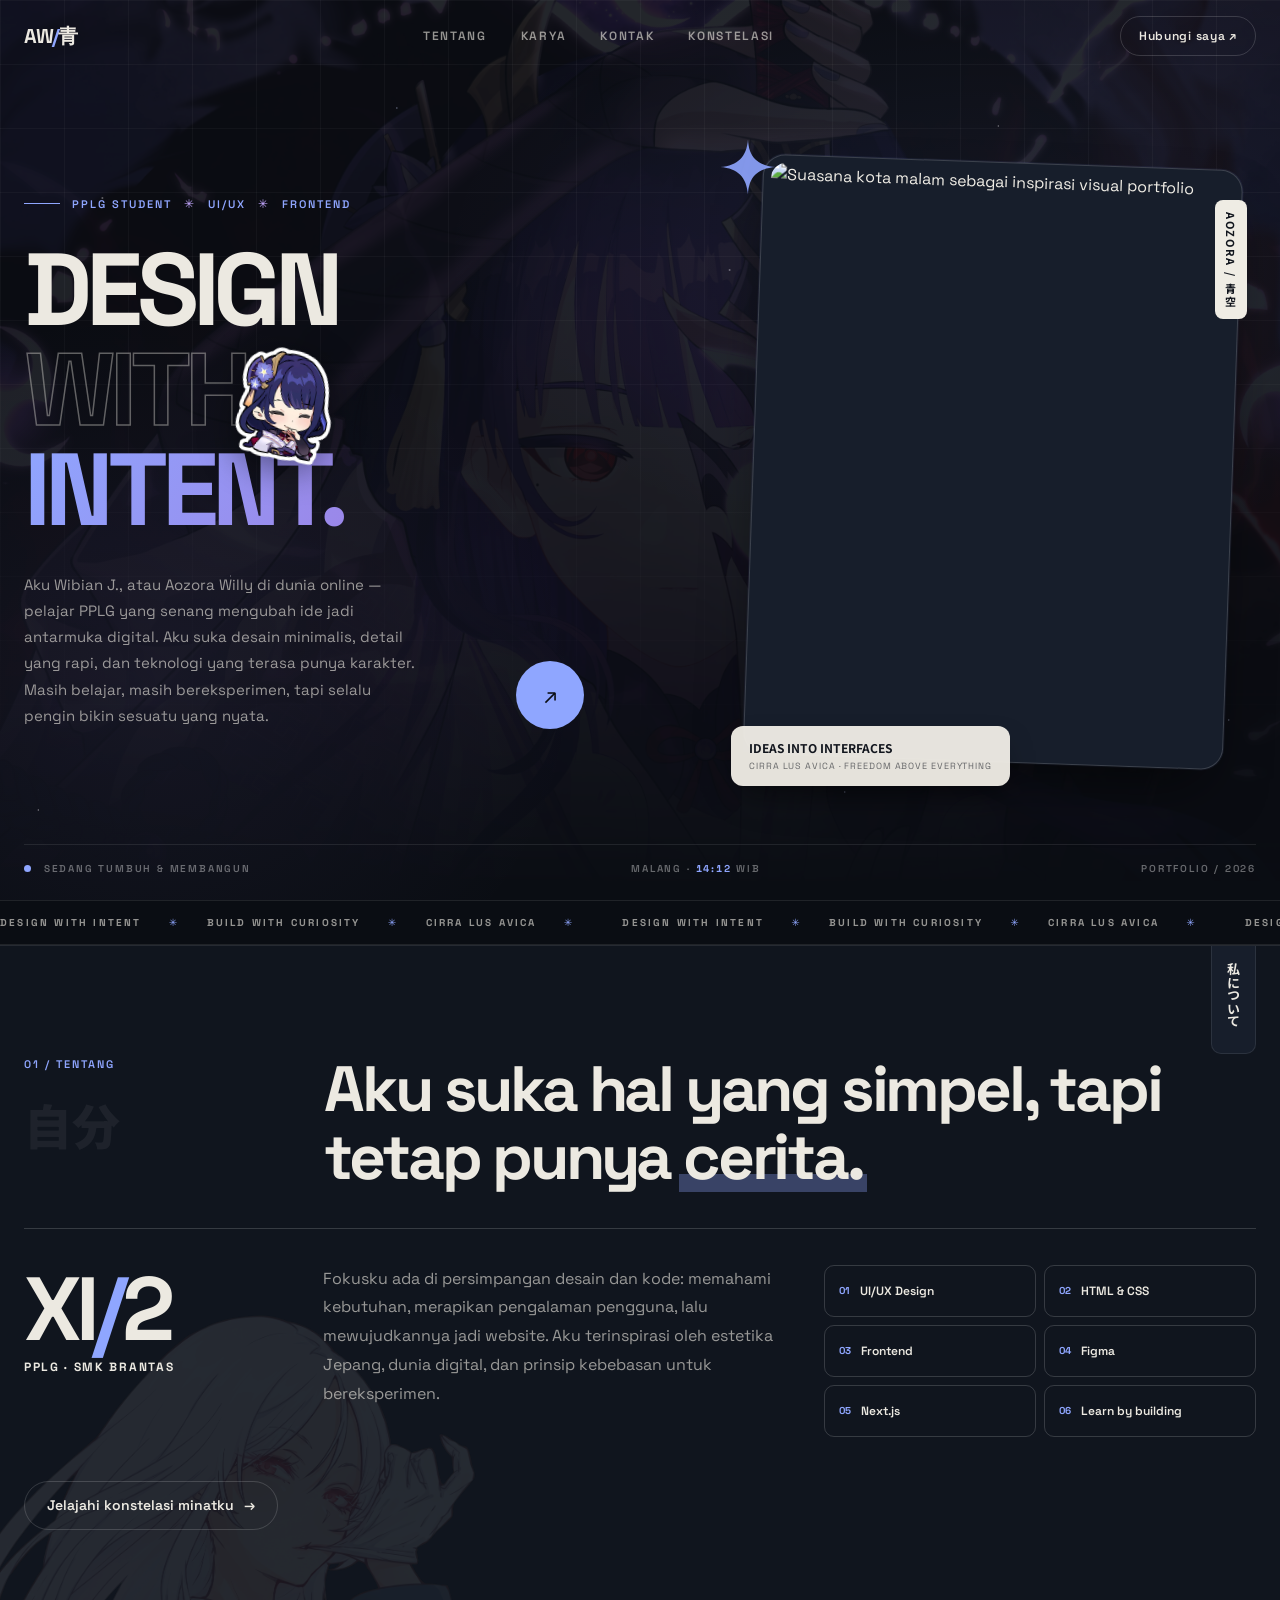
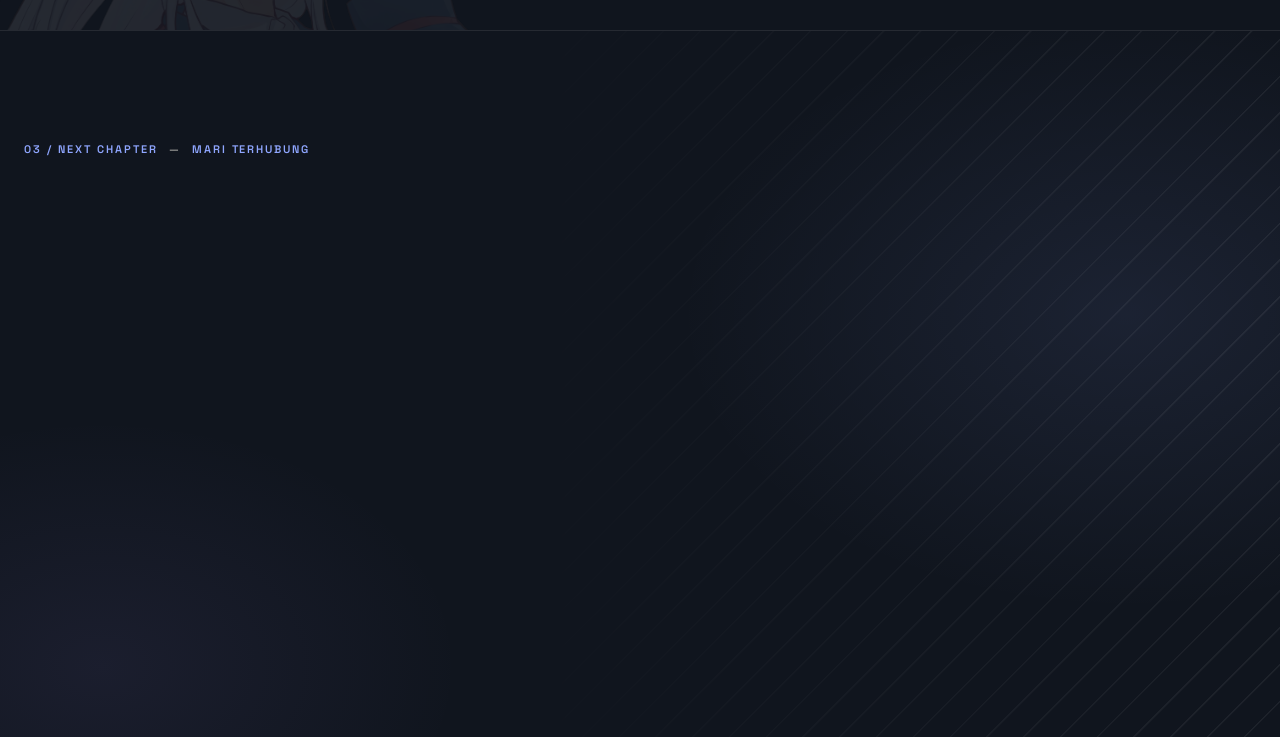
==== commit 740c2d39: "ok" ====
--- a/index.html
+++ b/index.html
@@ -167,6 +167,15 @@
                 <path d="M8 21h8M12 17v4" />
             </svg>
             <span>Karya</span>
+        </a>
+        <a href="konstelasi.html" class="dock-item" aria-label="Konstelasi">
+            <svg viewBox="0 0 24 24" fill="none" stroke="currentColor" stroke-width="1.8" aria-hidden="true">
+                <circle cx="6" cy="6" r="2" />
+                <circle cx="18" cy="5" r="2" />
+                <circle cx="15" cy="18" r="2" />
+                <path d="m8 6 8-.8M7 8l7 8M17 7l-1.5 9" />
+            </svg>
+            <span>Konstelasi</span>
         </a>
         <a href="#contact" class="dock-item" data-section="contact" aria-label="Kontak">
             <svg viewBox="0 0 24 24" fill="none" stroke="currentColor" stroke-width="1.8" aria-hidden="true">
--- a/style.css
+++ b/style.css
@@ -643,6 +643,7 @@
     .eyebrow { gap: 8px; font-size: 9px; letter-spacing: .12em; }
     .hero-intro p { font-size: 14px; }
     .visual-wrap { width: calc(100% - 26px); }
+    .dock-item { font-size: 8px; letter-spacing: .04em; }
     .photo-caption { left: -10px; padding: 11px 13px; }
     .photo-caption small { font-size: 8px; }
     .skills span { padding: 0 10px; font-size: 11px; }
@@ -897,6 +898,8 @@
 .c-list details p { margin: 10px 0 0; color: var(--muted); line-height: 1.7; font-size: 15px; }
 @media (max-width: 800px) {
     .const-page { padding-top: calc(var(--header-h) + 32px); }
+    body.constellation-page { padding-bottom: 0; }
+    .constellation-page .const-page { padding-bottom: 178px; }
     .map, .c-info, .c-legend { display: none; }
     .c-list { display: block; }
 }
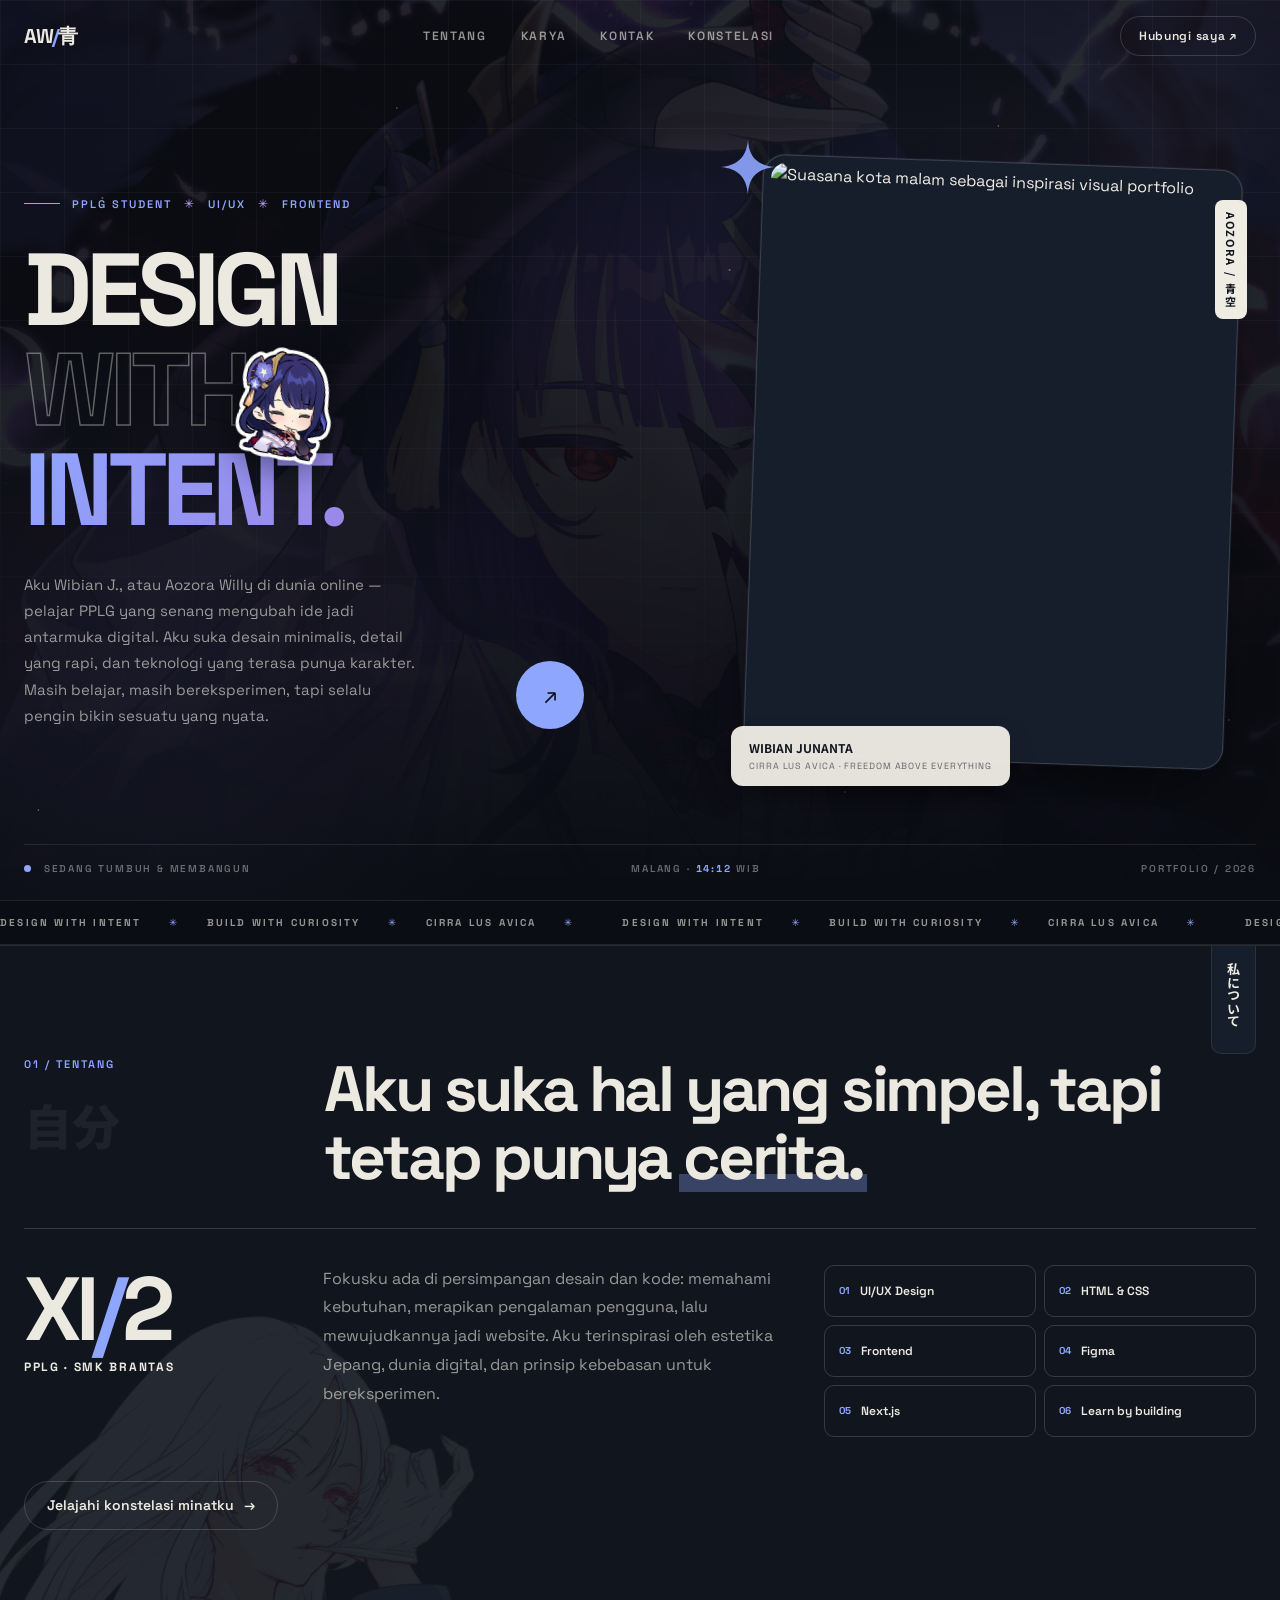
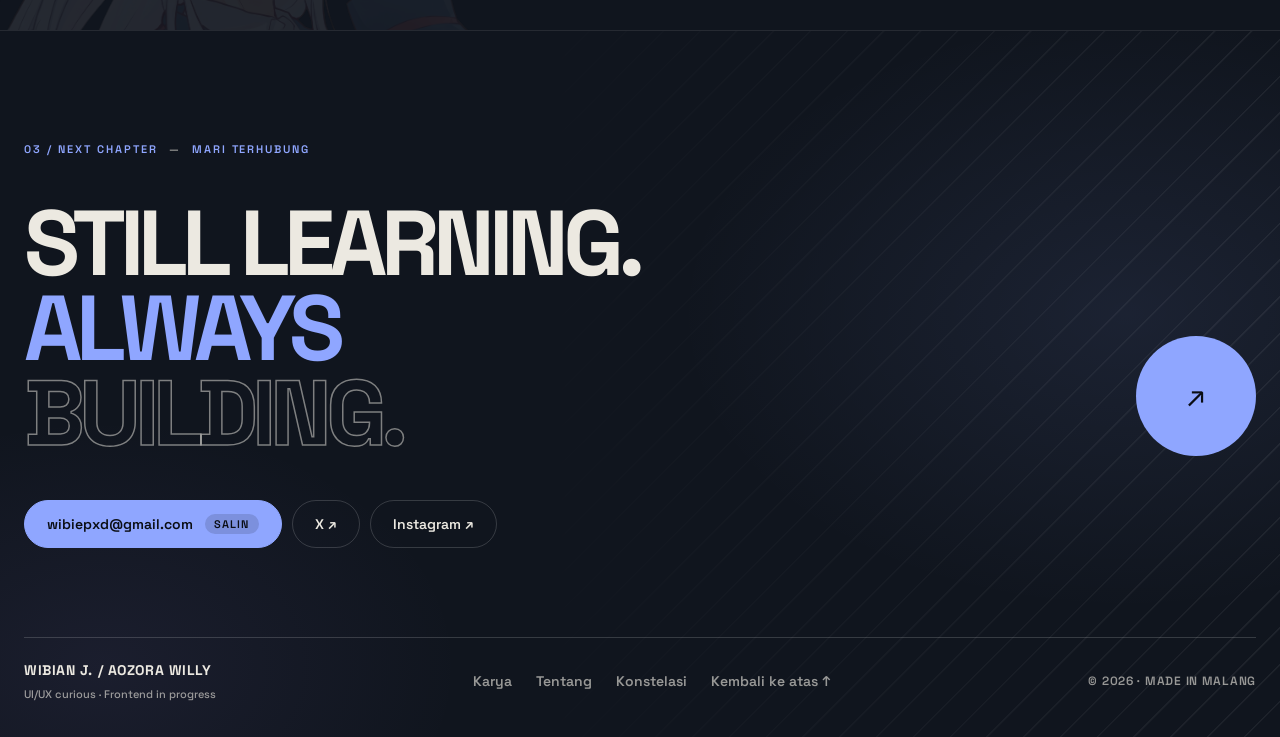
==== commit 1457df37: "ok" ====
--- a/index.html
+++ b/index.html
@@ -69,7 +69,7 @@
                             alt="Suasana kota malam sebagai inspirasi visual portfolio" />
                     </figure>
                     <div class="photo-caption">
-                        <b>IDEAS INTO INTERFACES</b>
+                        <b>WIBIAN JUNANTA</b>
                         <small>Cirra lus avica · freedom above everything</small>
                     </div>
                 </div>
@@ -128,11 +128,11 @@
                 </div>
                 <div class="contact-actions">
                     <!-- GANTI email & link di bawah dengan milikmu -->
-                    <button class="pill pill-main" type="button" id="copyMail" data-email="willy@example.com">
-                        <span>willy@example.com</span><em>Salin</em>
+                    <button class="pill pill-main" type="button" id="copyMail" data-email="wibiepxd@gmail.com">
+                        <span>wibiepxd@gmail.com</span><em>Salin</em>
                     </button>
-                    <a class="pill" href="https://github.com/username" target="_blank" rel="noopener">GitHub ↗</a>
-                    <a class="pill" href="https://instagram.com/username" target="_blank" rel="noopener">Instagram ↗</a>
+                    <a class="pill" href="https://x.com/ItsWibie" target="_blank" rel="noopener">X ↗</a>
+                    <a class="pill" href="https://www.instagram.com/wibian_czz?dlrf=anZ6NGsyN3J4aXJ0" target="_blank" rel="noopener">Instagram ↗</a>
                 </div>
                 <footer>
                     <div class="footer-note"><strong>WIBIAN J. / AOZORA WILLY</strong><small>UI/UX curious · Frontend in progress</small></div>
--- a/style.css
+++ b/style.css
@@ -404,7 +404,7 @@
 }
 .featured .project-image { aspect-ratio: 16 / 7; }
 .project:hover .project-image {
-    transform: translateY(-8px);
+    transform: translateY(-12px);
     border-color: rgba(143, 166, 255, .4);
     box-shadow: 0 28px 50px -22px rgba(0, 0, 0, .7), 0 0 50px rgba(143, 166, 255, .07);
 }
@@ -1446,7 +1446,7 @@
     .work-page .work-intro-copy {
         align-self: end;
         margin: 0 0 5vh;
-        transform: none;
+        transform: translateY(-12px);
     }
     .work-page .work-heading { grid-template-columns: 1fr; }
     .work-title, .work-intro-copy { grid-column: 1; }
